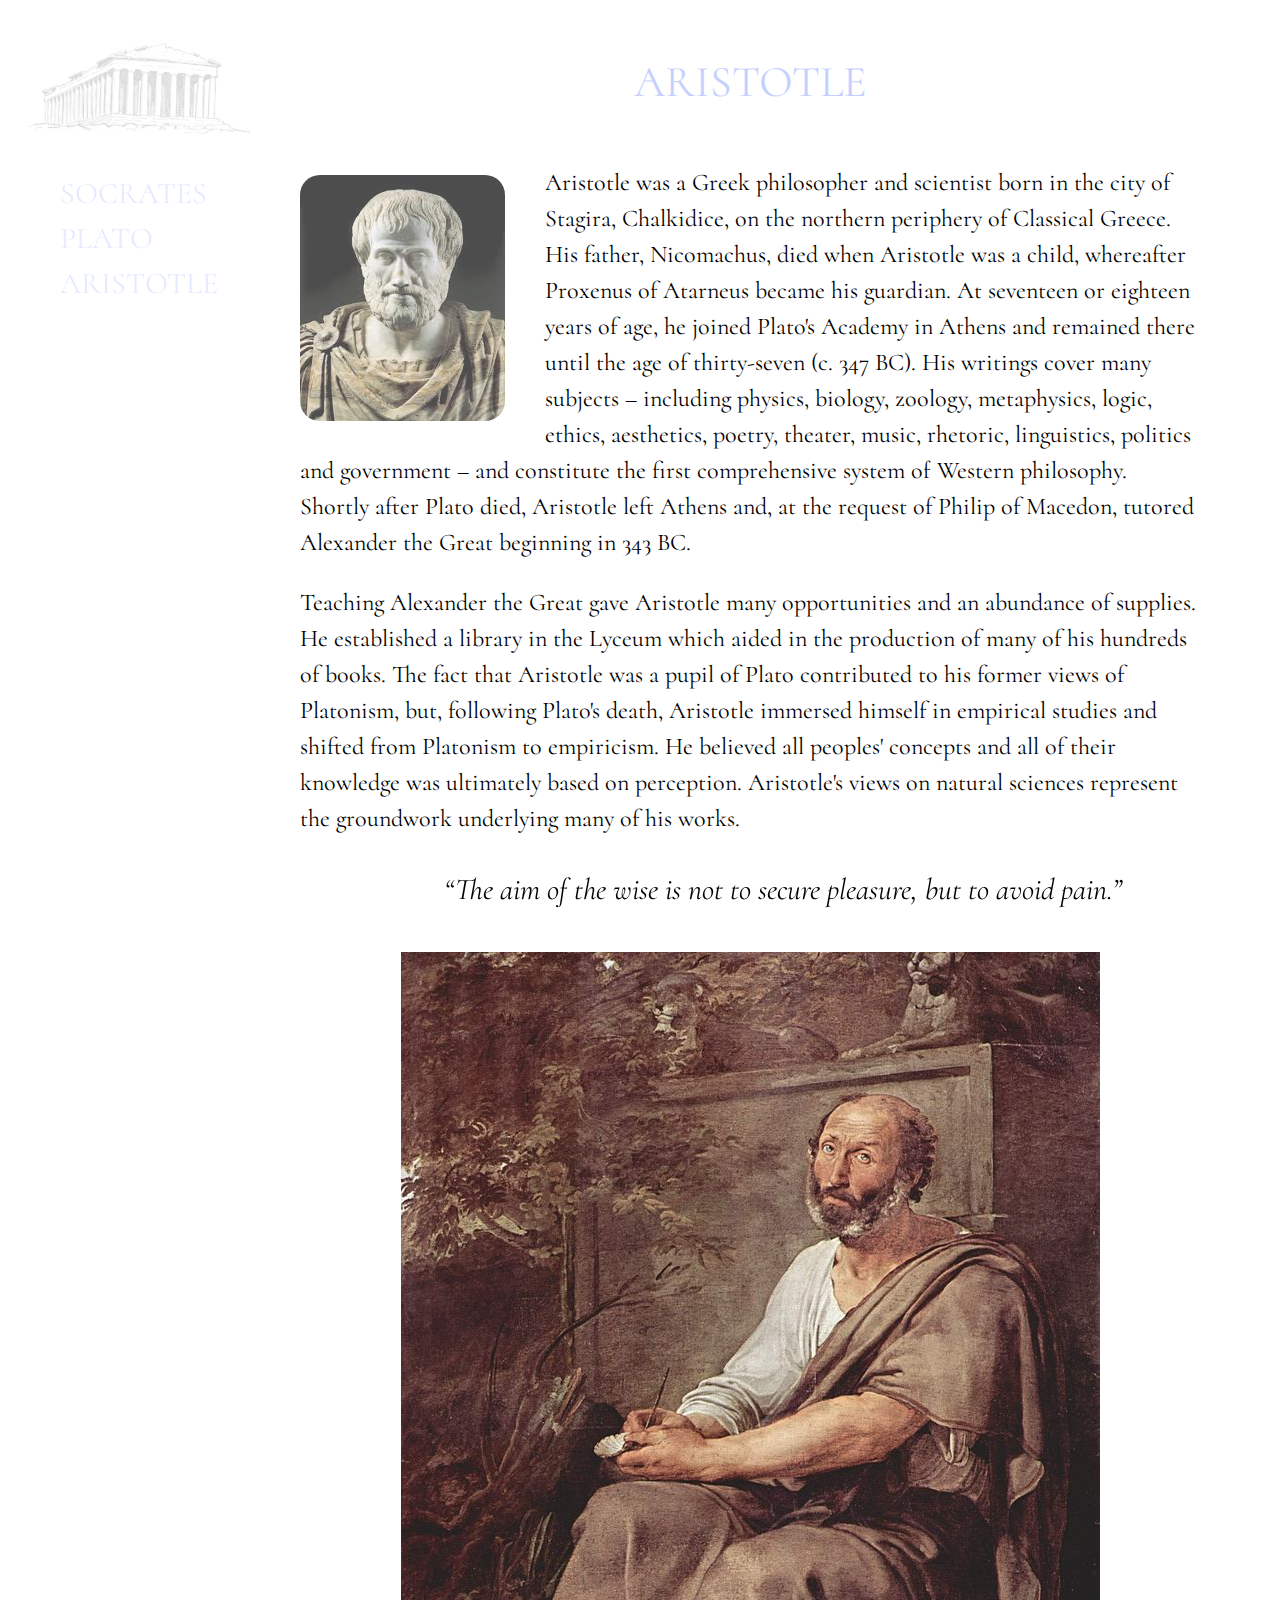
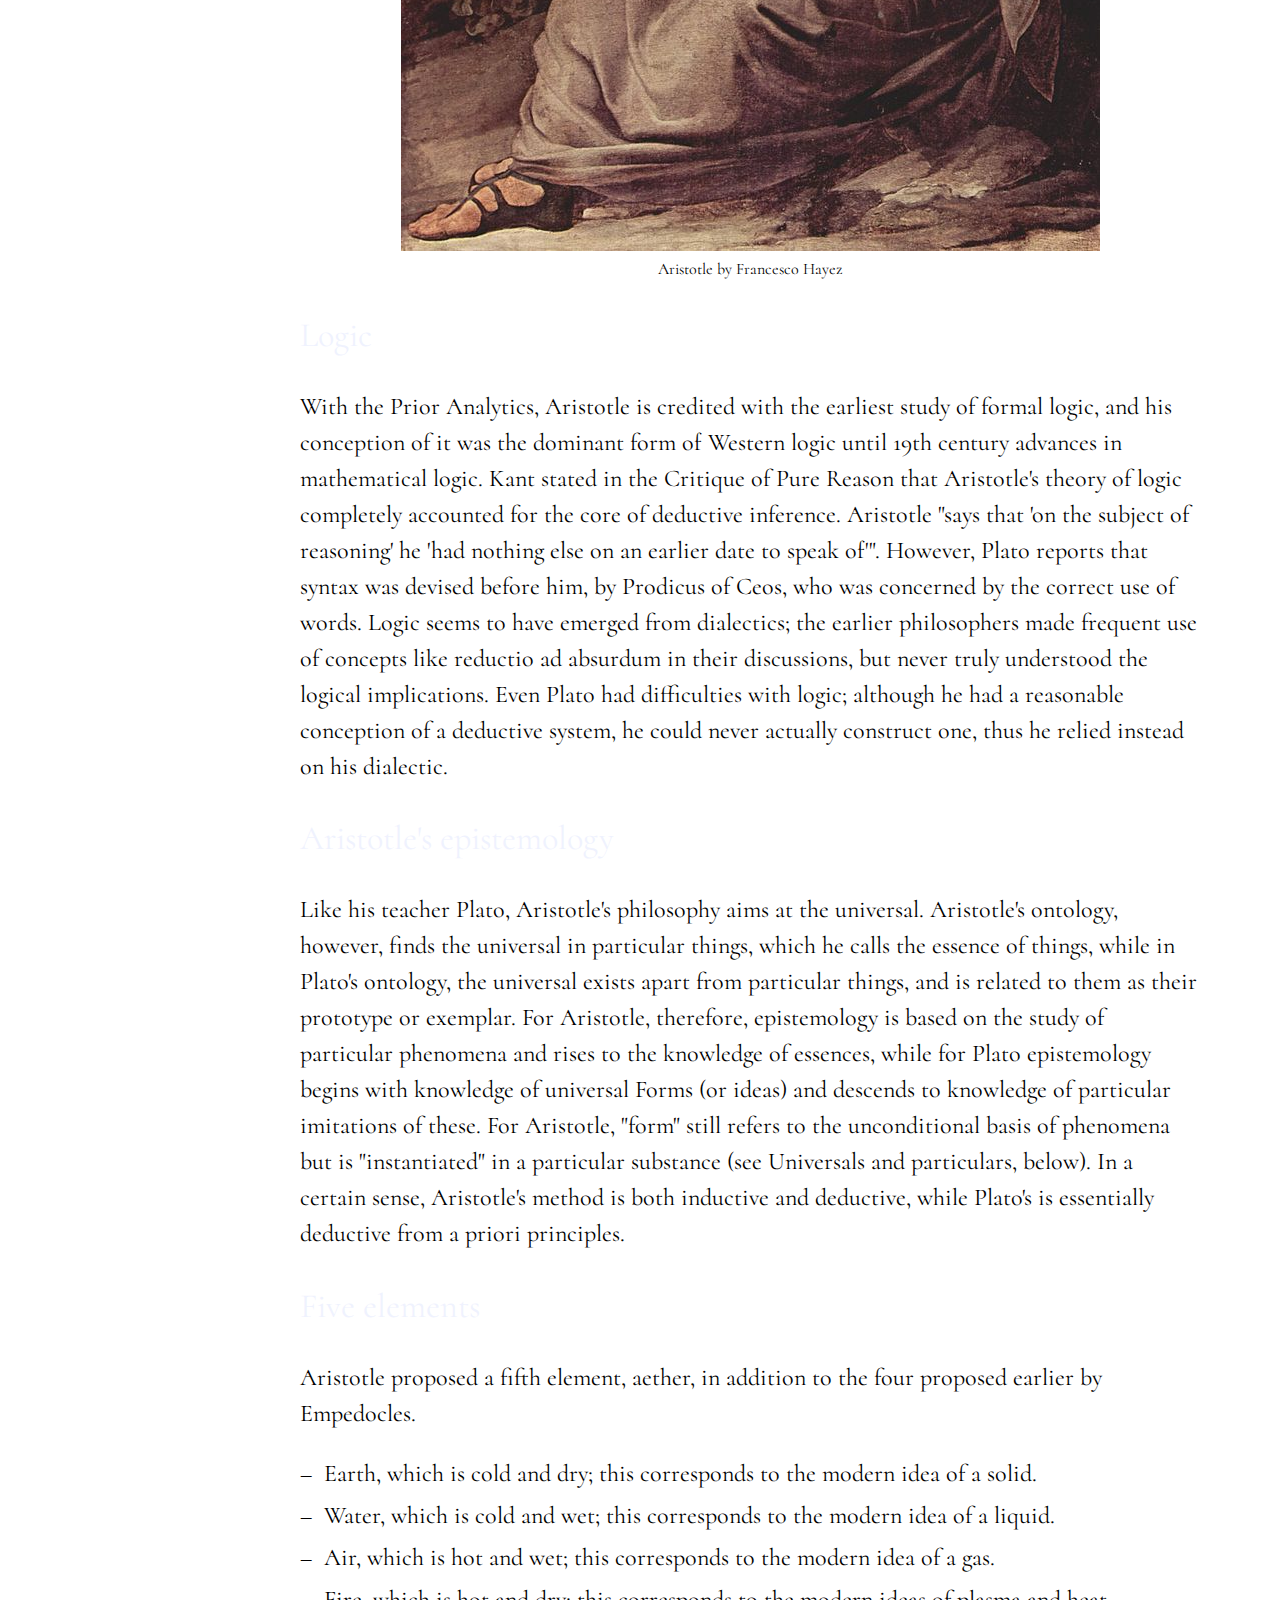
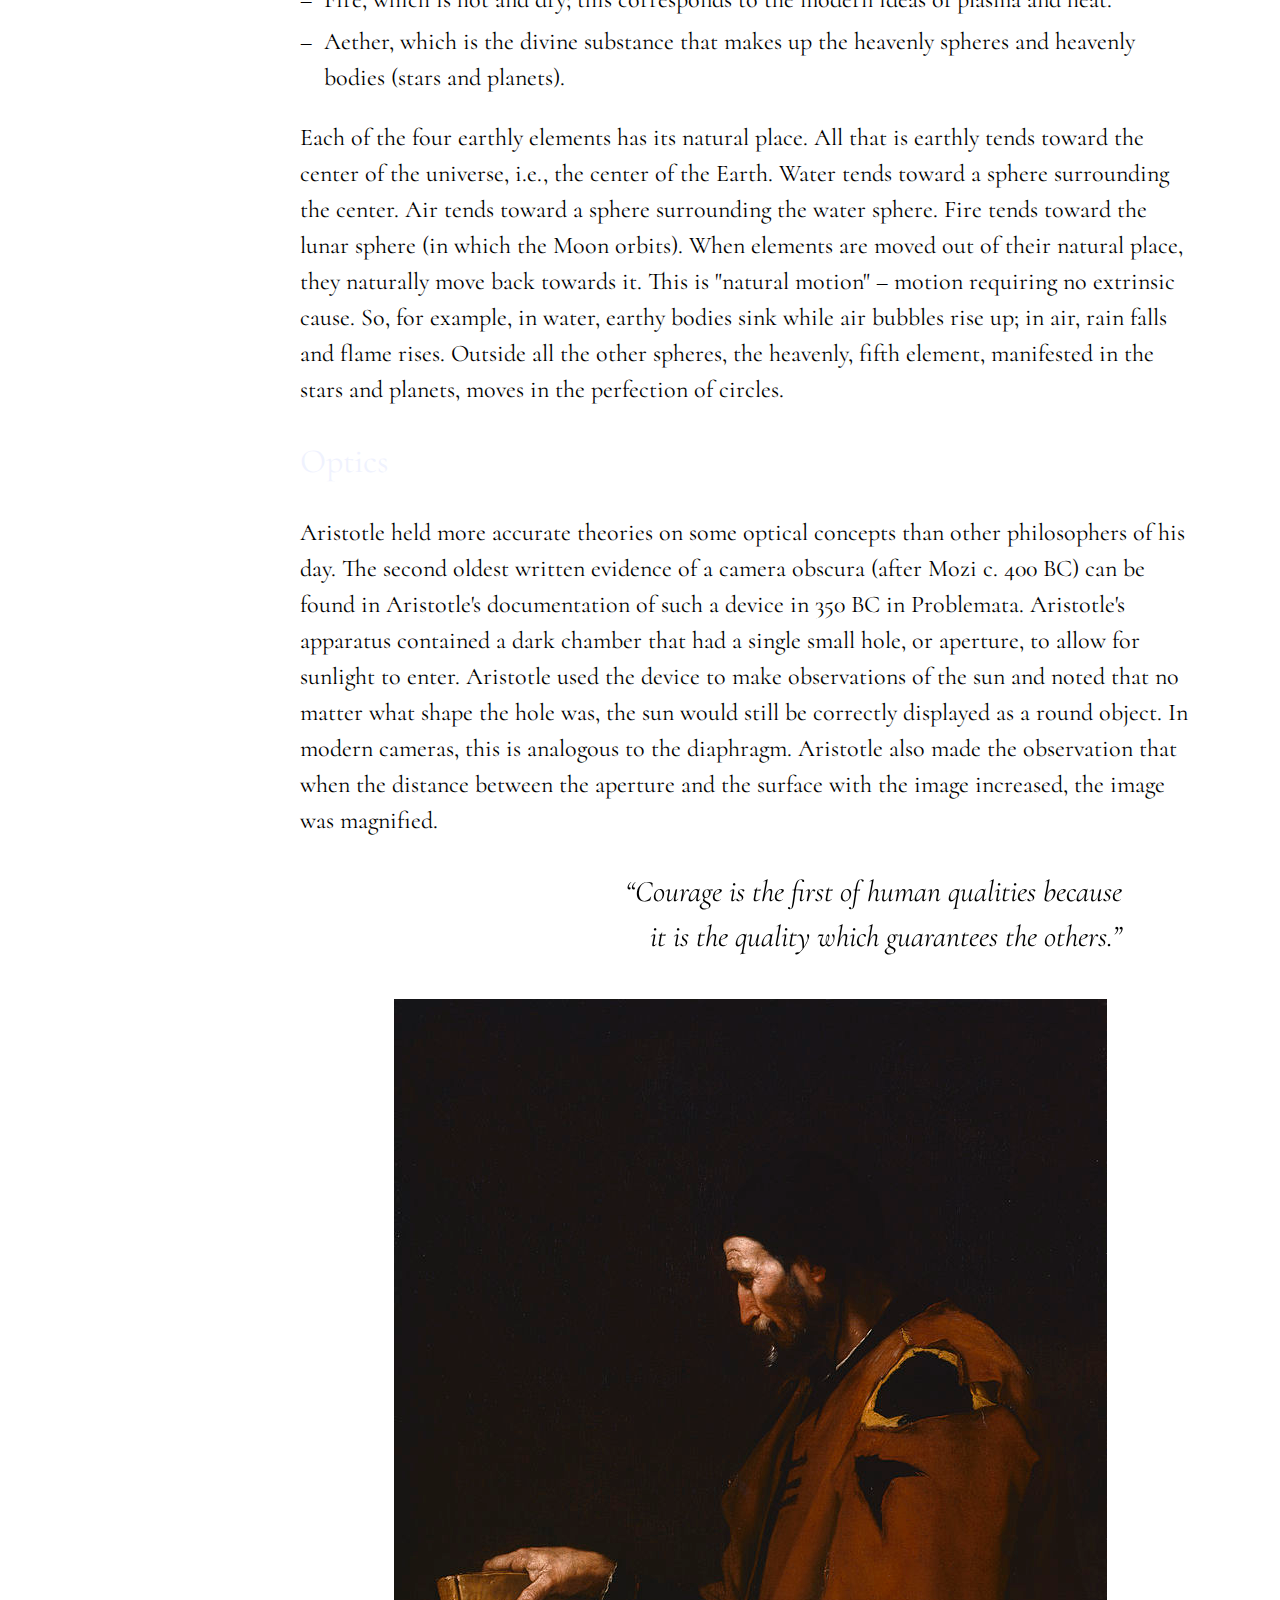
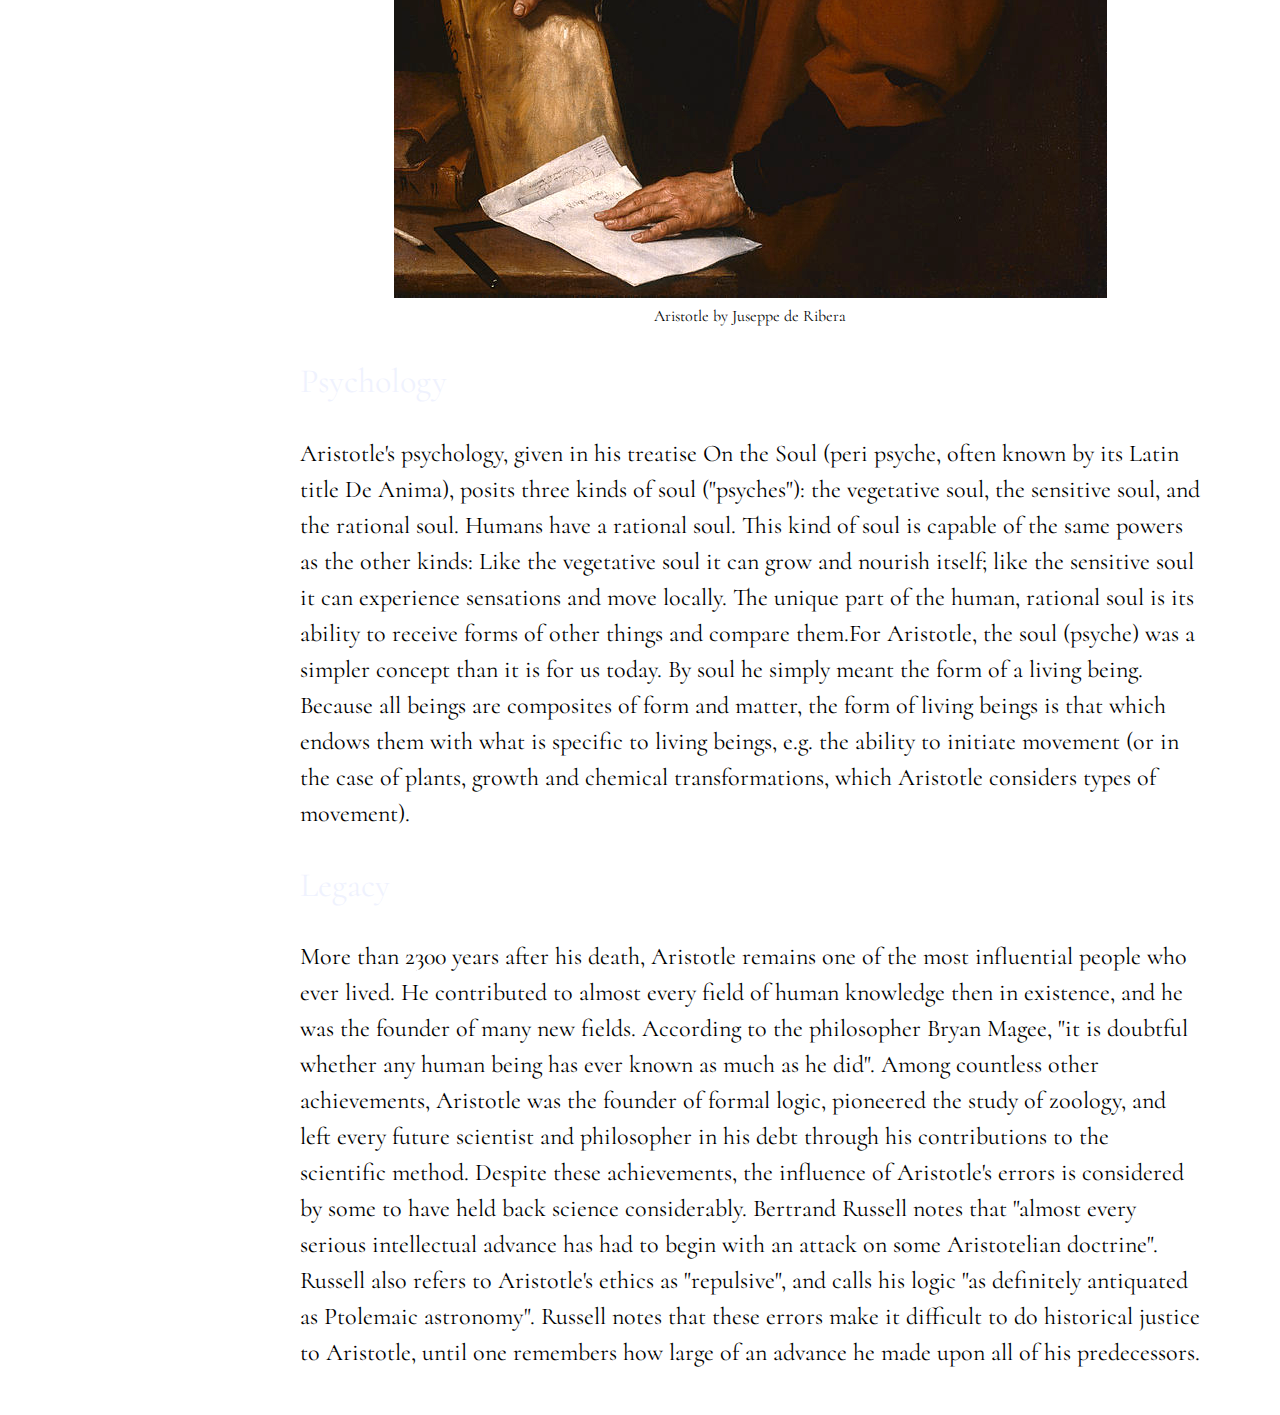
==== aristotle.html @ 0a057d8c "Add JQuery file with "hide().fadeIn" & "animate" functions" ====
<!DOCTYPE html>
<html>
    <head>
        <meta charset="utf-8">
        <title>Aristotle</title>
        <link rel="stylesheet" type="text/css" href="philosopher.css">
        <link href="https://fonts.googleapis.com/css?family=Cormorant" rel="stylesheet">
        <script src="https://ajax.googleapis.com/ajax/libs/jquery/3.1.1/jquery.min.js"></script>
        <script src="GRphilosophy.js"></script> 
    </head>
    <body>
        <div class="nav-bar">
            <div class="logo">
                <a href="GR-philosophy.html">
                    <img src="images.jpeg" alt="logo">
                </a>
            </div>
            <div class="menu-list">
                <ul>
                    <li><a href="socrates.html">SOCRATES</a></li>
                    <li><a href="plato.html">PLATO</a></li>
                    <li><a href="aristotle.html">ARISTOTLE</a></li>
                </ul>
            </div>
        </div>
        <div class="container">
            <h1>ARISTOTLE</h1>
                <img class="philosopher-img" src="Aristotle-black.jpeg" alt="Aristotle">
                <p>Aristotle was a Greek philosopher and scientist born in the city of Stagira, Chalkidice, on the northern periphery of Classical Greece. His father, Nicomachus, died when Aristotle was a child, whereafter Proxenus of Atarneus became his guardian. At seventeen or eighteen years of age, he joined Plato's Academy in Athens and remained there until the age of thirty-seven (c. 347 BC). His writings cover many subjects – including physics, biology, zoology, metaphysics, logic, ethics, aesthetics, poetry, theater, music, rhetoric, linguistics, politics and government – and constitute the first comprehensive system of Western philosophy. Shortly after Plato died, Aristotle left Athens and, at the request of Philip of Macedon, tutored Alexander the Great beginning in 343 BC.</p>
                <p>Teaching Alexander the Great gave Aristotle many opportunities and an abundance of supplies. He established a library in the Lyceum which aided in the production of many of his hundreds of books. The fact that Aristotle was a pupil of Plato contributed to his former views of Platonism, but, following Plato's death, Aristotle immersed himself in empirical studies and shifted from Platonism to empiricism. He believed all peoples' concepts and all of their knowledge was ultimately based on perception. Aristotle's views on natural sciences represent the groundwork underlying many of his works.</p>
                <p class="motto"><em>“The aim of the wise is not to secure pleasure, but to avoid pain.”</em></p>
                <figure>
                    <img src="699px-Francesco_Hayez_001.jpg" alt="Aristotle">
                    <figcaption>Aristotle by Francesco Hayez</figcaption>
                </figure>
                <h2>Logic</h2>
                <p>With the Prior Analytics, Aristotle is credited with the earliest study of formal logic, and his conception of it was the dominant form of Western logic until 19th century advances in mathematical logic. Kant stated in the Critique of Pure Reason that Aristotle's theory of logic completely accounted for the core of deductive inference. Aristotle "says that 'on the subject of reasoning' he 'had nothing else on an earlier date to speak of'". However, Plato reports that syntax was devised before him, by Prodicus of Ceos, who was concerned by the correct use of words. Logic seems to have emerged from dialectics; the earlier philosophers made frequent use of concepts like reductio ad absurdum in their discussions, but never truly understood the logical implications. Even Plato had difficulties with logic; although he had a reasonable conception of a deductive system, he could never actually construct one, thus he relied instead on his dialectic.</p>
                <h2>Aristotle's epistemology</h2>
                <p>Like his teacher Plato, Aristotle's philosophy aims at the universal. Aristotle's ontology, however, finds the universal in particular things, which he calls the essence of things, while in Plato's ontology, the universal exists apart from particular things, and is related to them as their prototype or exemplar. For Aristotle, therefore, epistemology is based on the study of particular phenomena and rises to the knowledge of essences, while for Plato epistemology begins with knowledge of universal Forms (or ideas) and descends to knowledge of particular imitations of these. For Aristotle, "form" still refers to the unconditional basis of phenomena but is "instantiated" in a particular substance (see Universals and particulars, below). In a certain sense, Aristotle's method is both inductive and deductive, while Plato's is essentially deductive from a priori principles.</p>
                <h2>Five elements</h2>
                <p>Aristotle proposed a fifth element, aether, in addition to the four proposed earlier by Empedocles.</p>
                <ul>
                    <li>Earth, which is cold and dry; this corresponds to the modern idea of a solid.</li>
                    <li>Water, which is cold and wet; this corresponds to the modern idea of a liquid.</li>
                    <li>Air, which is hot and wet; this corresponds to the modern idea of a gas.</li>
                    <li>Fire, which is hot and dry; this corresponds to the modern ideas of plasma and heat.</li>
                    <li>Aether, which is the divine substance that makes up the heavenly spheres and heavenly bodies (stars and planets).</li>
                </ul>
                <p>Each of the four earthly elements has its natural place. All that is earthly tends toward the center of the universe, i.e., the center of the Earth. Water tends toward a sphere surrounding the center. Air tends toward a sphere surrounding the water sphere. Fire tends toward the lunar sphere (in which the Moon orbits). When elements are moved out of their natural place, they naturally move back towards it. This is "natural motion" – motion requiring no extrinsic cause. So, for example, in water, earthy bodies sink while air bubbles rise up; in air, rain falls and flame rises. Outside all the other spheres, the heavenly, fifth element, manifested in the stars and planets, moves in the perfection of circles.</p>
                <h2>Optics</h2>
                <p>Aristotle held more accurate theories on some optical concepts than other philosophers of his day. The second oldest written evidence of a camera obscura (after Mozi c. 400 BC) can be found in Aristotle's documentation of such a device in 350 BC in Problemata. Aristotle's apparatus contained a dark chamber that had a single small hole, or aperture, to allow for sunlight to enter. Aristotle used the device to make observations of the sun and noted that no matter what shape the hole was, the sun would still be correctly displayed as a round object. In modern cameras, this is analogous to the diaphragm. Aristotle also made the observation that when the distance between the aperture and the surface with the image increased, the image was magnified.</p>
                <p class="motto"><em>“Courage is the first of human qualities because <br>it is the quality which guarantees the others.”</em></p>
                <figure>
                    <img src="Aristotle_by_Jusepe_de_Ribera.jpg" alt="Aristotle">
                    <figcaption>Aristotle by Juseppe de Ribera</figcaption>
                </figure>
                <h2>Psychology</h2>
                <p>Aristotle's psychology, given in his treatise On the Soul (peri psyche, often known by its Latin title De Anima), posits three kinds of soul ("psyches"): the vegetative soul, the sensitive soul, and the rational soul. Humans have a rational soul. This kind of soul is capable of the same powers as the other kinds: Like the vegetative soul it can grow and nourish itself; like the sensitive soul it can experience sensations and move locally. The unique part of the human, rational soul is its ability to receive forms of other things and compare them.For Aristotle, the soul (psyche) was a simpler concept than it is for us today. By soul he simply meant the form of a living being. Because all beings are composites of form and matter, the form of living beings is that which endows them with what is specific to living beings, e.g. the ability to initiate movement (or in the case of plants, growth and chemical transformations, which Aristotle considers types of movement).</p>
                <h2>Legacy</h2>
                <p>More than 2300 years after his death, Aristotle remains one of the most influential people who ever lived. He contributed to almost every field of human knowledge then in existence, and he was the founder of many new fields. According to the philosopher Bryan Magee, "it is doubtful whether any human being has ever known as much as he did". Among countless other achievements, Aristotle was the founder of formal logic, pioneered the study of zoology, and left every future scientist and philosopher in his debt through his contributions to the scientific method. Despite these achievements, the influence of Aristotle's errors is considered by some to have held back science considerably. Bertrand Russell notes that "almost every serious intellectual advance has had to begin with an attack on some Aristotelian doctrine". Russell also refers to Aristotle's ethics as "repulsive", and calls his logic "as definitely antiquated as Ptolemaic astronomy". Russell notes that these errors make it difficult to do historical justice to Aristotle, until one remembers how large of an advance he made upon all of his predecessors.</p>
	</div>
    </body>

</html>
---- philosopher.css ----
body {
    max-width: 1400px;
    margin:auto;
    padding: 20px;
    font-family: 'Cormorant', serif;
}

.nav-bar {
    position: fixed;
    width:240px;
    margin-top: 10px;
}

.menu-list ul {
    list-style: none;
    
}

.menu-list a {
    text-decoration: none;
    font-size: 30px;
    color:#5071fc;
    line-height: 1.5;
/*    display: none;*/
}

.container{
    margin: 0px 60px 0px 280px;
    font-size: 24px;
    line-height: 1.5;
}

.container h1 {
    margin-bottom: 50px;
    text-align: center;
    font-size: 44px;
    color:#5071fc;
    font-weight: normal;
/*    display: none;*/
}

.container ul {
    list-style: none;
    padding-left: 24px;
}
.container ul li {
    text-indent: -24px;
    margin-bottom: 6px;
}
.container ul li::before {
    content: "– ";
    padding-right: 6px;
   /* text-indent: -18px;*/
}

.philosopher-img {
    float: left;
    margin: 10px 40px 30px 0px;
    border-radius: 20px;
}

.motto {
    font-size: 30px;
    text-align: right;
    font-weight: normal;
    position: relative;
}

h2 {
    color: #5071fc;
    font-size: 34px;
    font-weight: normal;
/*    display: none;*/
}

figure figcaption {
    text-align: center;
    margin-top: 6px;
    font-size: 16px;
}

figure img {
    display: block;
    margin: 40px auto 0px auto;
    max-width: 100%;
}

.container .active {
    color:#5071fc;
    font-family: 'Cormorant', serif;
    text-decoration: none;
    font-size: 24px;
}

/*
@media (max-width:1100px) {
    figure img {
        max-width: 100%;
    }
}
*/

@media (max-width:850px) {
    .container h1 {
        font-size: 36px; 
    }
    
    .nav-bar {
        position: static;
        float: left;
    }
    
    .container {
        margin-left: 0;
        font-size: 24px;
    }
    
    /*figure img {
        width: 150%;
        margin:0px;
        padding: 0px;
    }*/
    
    h2 {
        font-size: 28px;
    }
    .menu-list a {
        font-size: 28px;
    }
    .container {
        font-size: 22px;
    }
    figure figcaption {
        font-size: 12px;
    }
    
}

@media (max-width: 600px) {
    .nav-bar {
        float: none;
        margin: auto;
    }
    
    /*.container {
        margin-left: 0;
        font-size: 24px;
    }*/
    
    .container h1 {
        font-size: 30px;
        font-weight: 700;
    }
    
    .container h2 {
        font-size: 22px;
    }
    
    .motto {
        font-size: 22px;
    }

    .nav-bar img {
        /*width: 70%;*/
        margin-left: 20px;
    }
    
    .container {
        font-size: 18px;
        margin-right: 0px;
    }
    
    .container .active {
        font-size: 22px;
    }
}

@media (max-width: 400px) {
    .philosopher-img {
        width: 50%;
    }
    
    /*.nav-bar {
        margin:auto; 
    }*/
    
    .nav-bar img {
        width: 70%;
        margin-left: 20px;
    }
    
    .menu-list a {
        font-size: 24px;
    }
    
    /*figure img {
        width: 100%;
        margin:0px;
    }*/
    
}

@media (max-width: 300px) {
    .philosopher-img {
        width: 50%;
    }
}
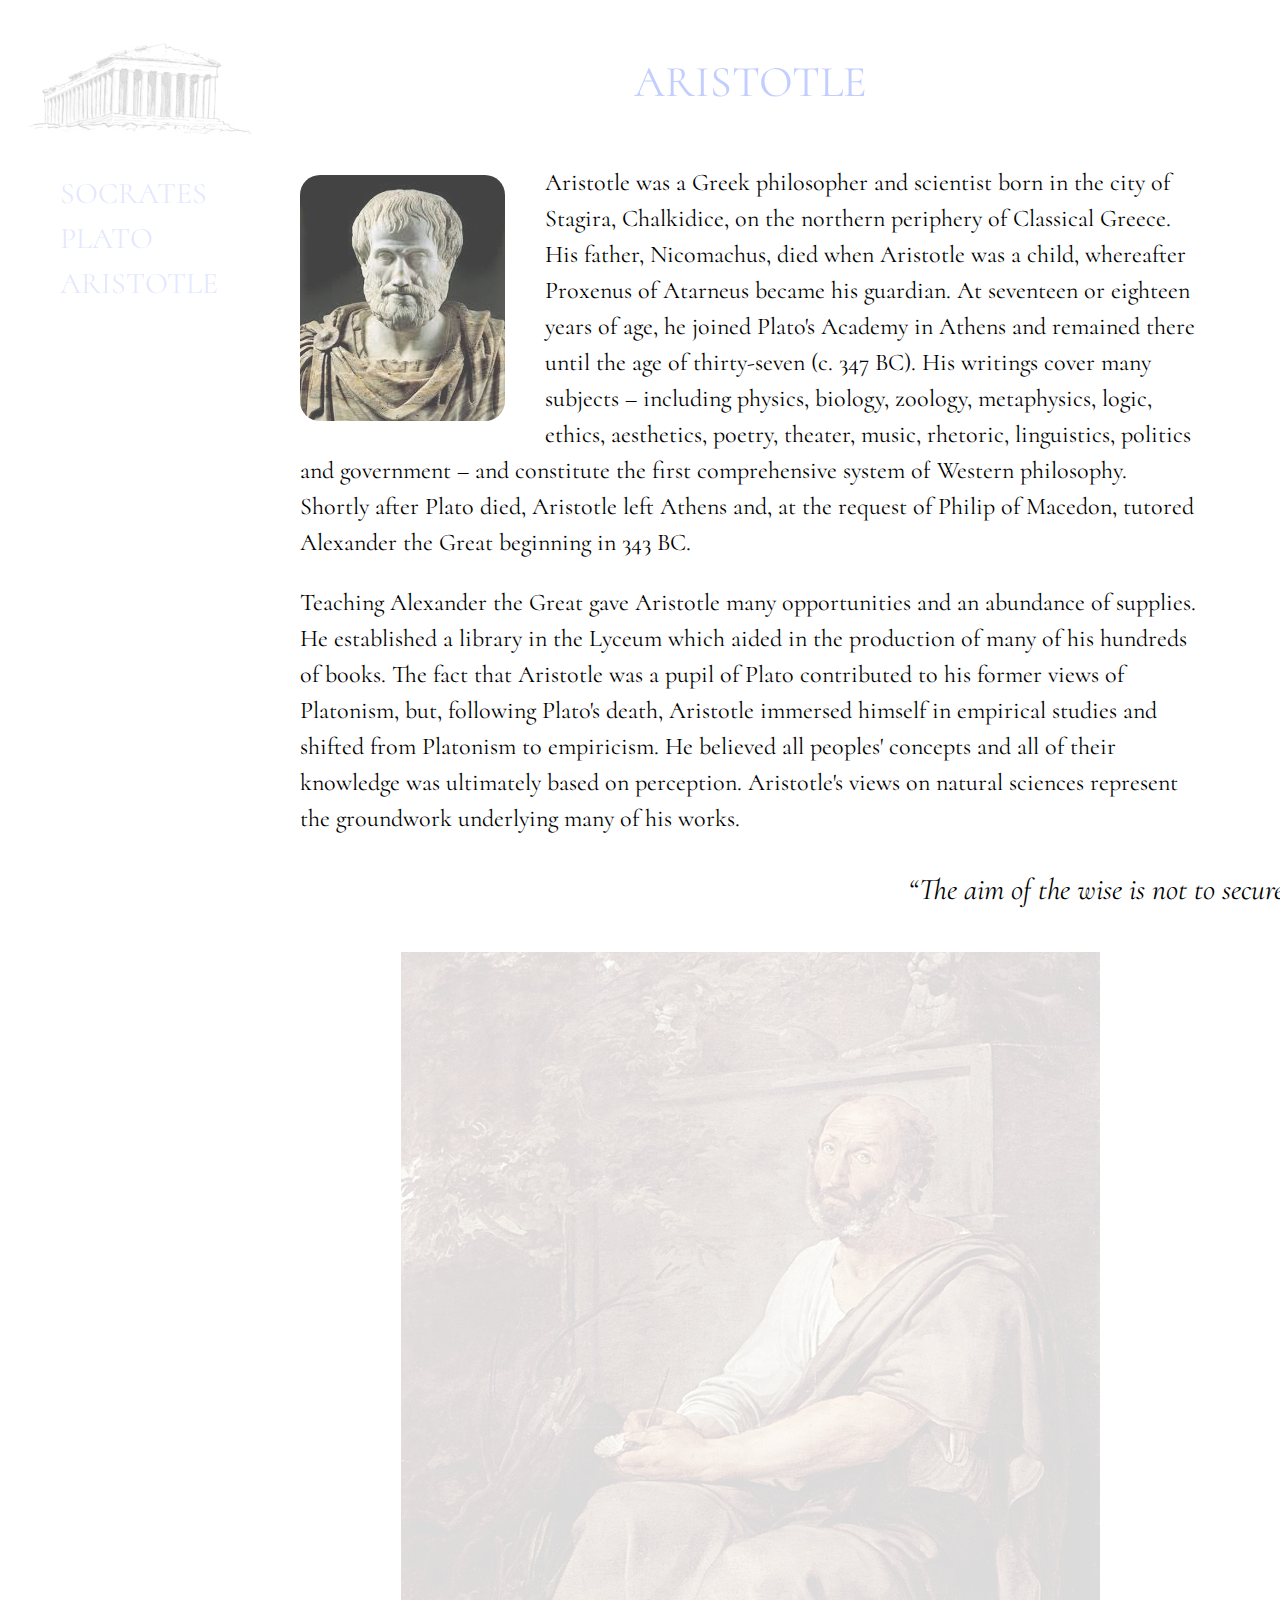
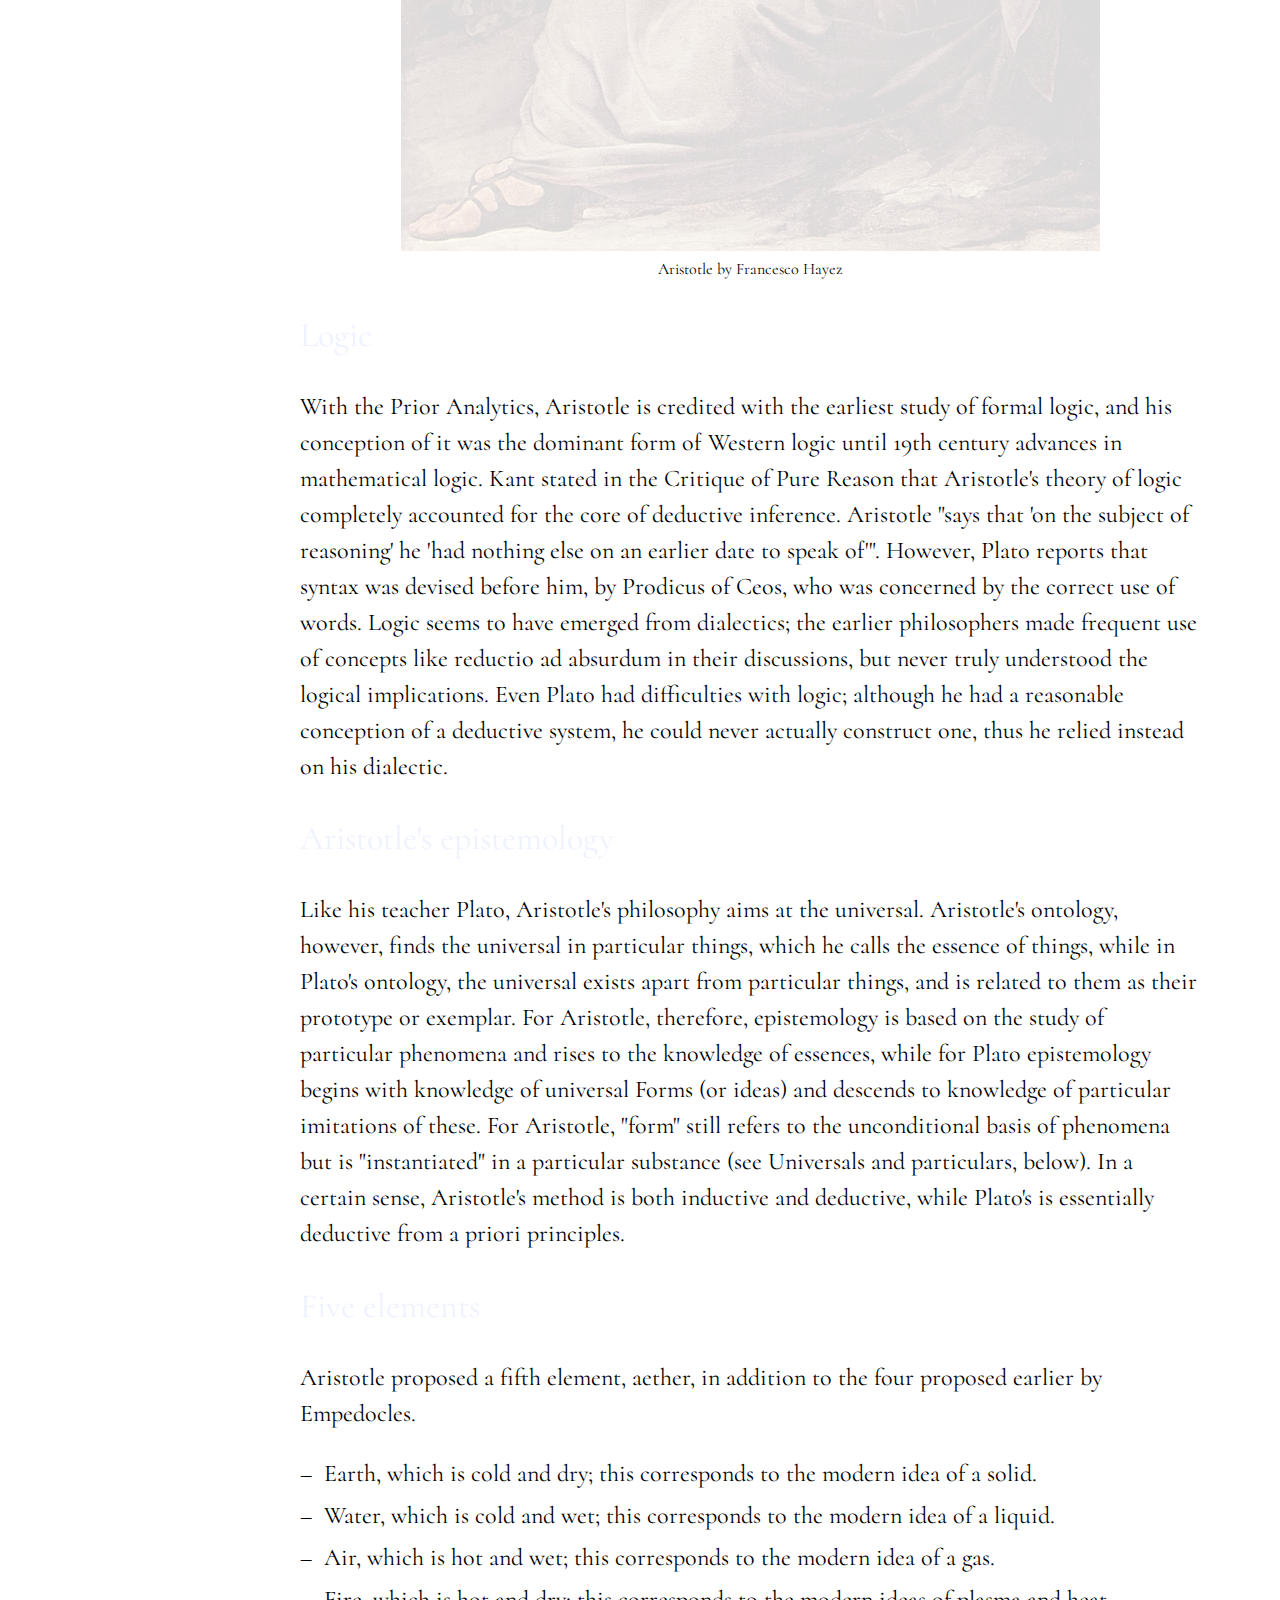
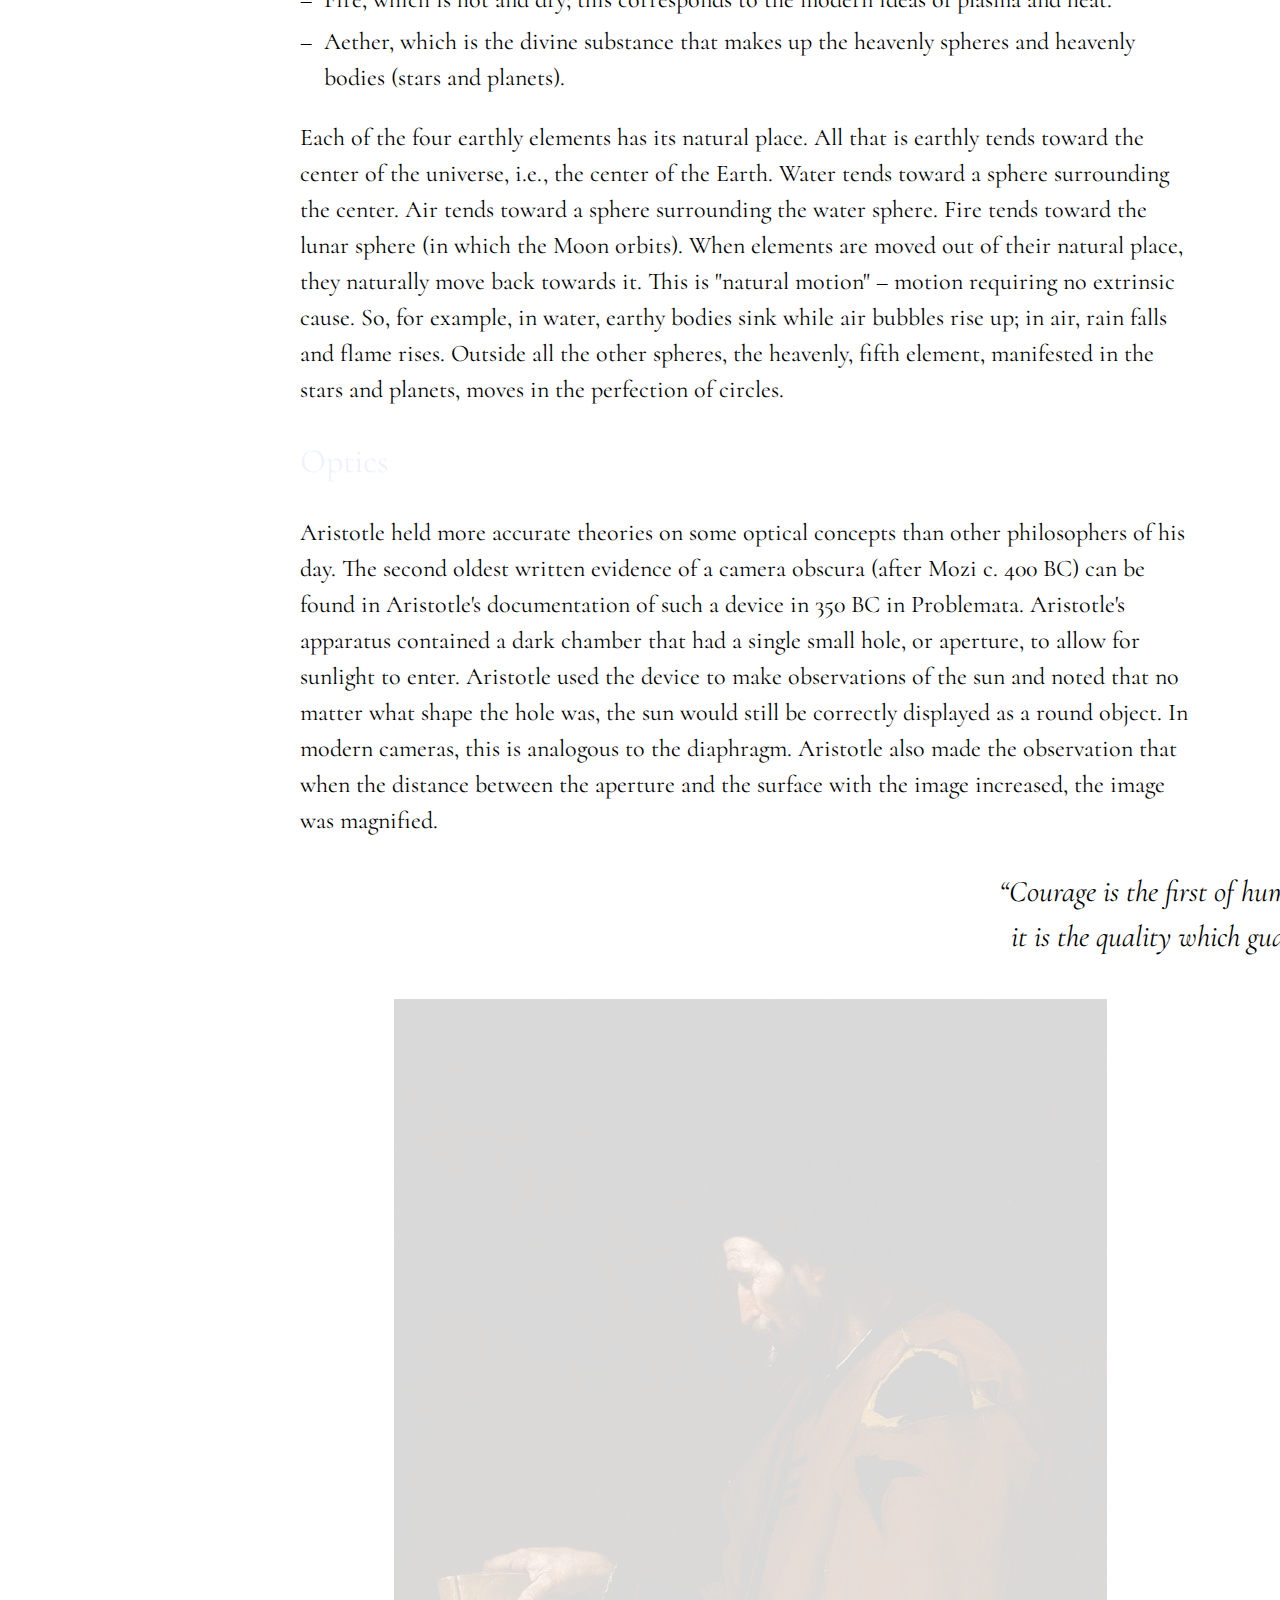
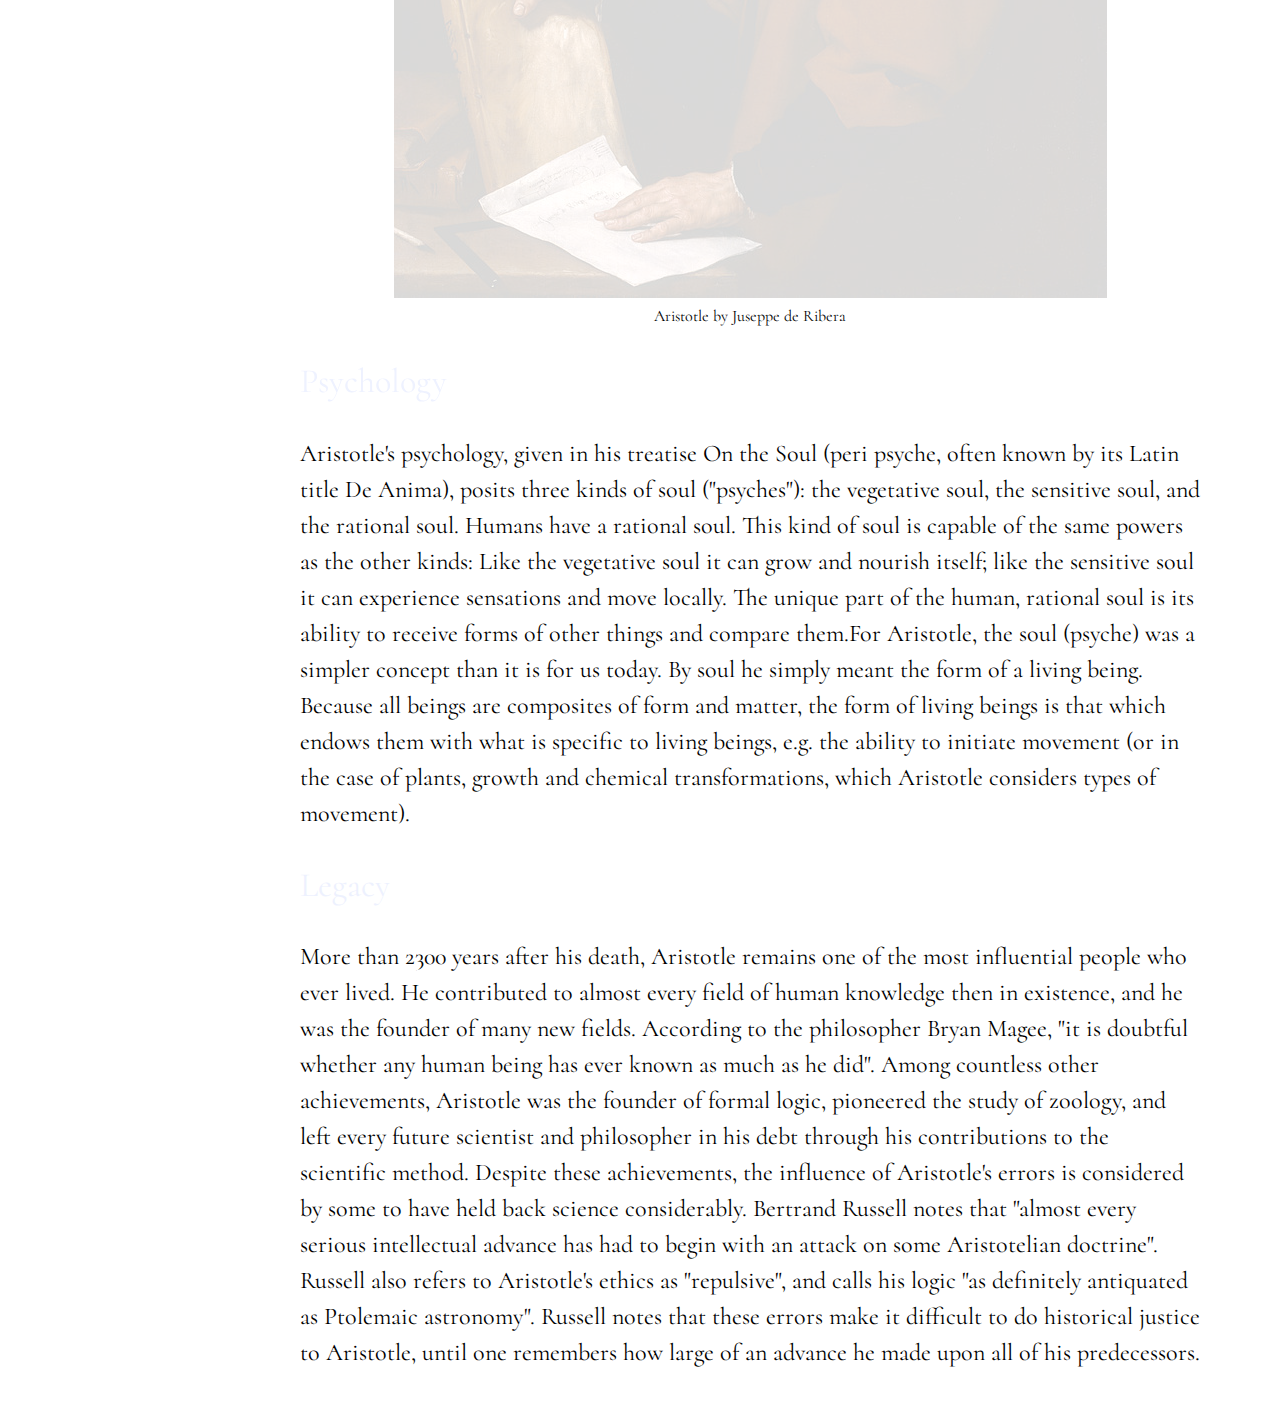
==== commit 80ef1f77: "add Lightbox + larger versions of used photos and change JS "animate"" ====
--- a/aristotle.html
+++ b/aristotle.html
@@ -5,6 +5,8 @@
         <title>Aristotle</title>
         <link rel="stylesheet" type="text/css" href="philosopher.css">
         <link href="https://fonts.googleapis.com/css?family=Cormorant" rel="stylesheet">
+        <link href="path/to/lightbox.css" rel="stylesheet">
+        <script src="path/to/lightbox.js"></script>
         <script src="https://ajax.googleapis.com/ajax/libs/jquery/3.1.1/jquery.min.js"></script>
         <script src="GRphilosophy.js"></script> 
     </head>
@@ -30,7 +32,7 @@
                 <p>Teaching Alexander the Great gave Aristotle many opportunities and an abundance of supplies. He established a library in the Lyceum which aided in the production of many of his hundreds of books. The fact that Aristotle was a pupil of Plato contributed to his former views of Platonism, but, following Plato's death, Aristotle immersed himself in empirical studies and shifted from Platonism to empiricism. He believed all peoples' concepts and all of their knowledge was ultimately based on perception. Aristotle's views on natural sciences represent the groundwork underlying many of his works.</p>
                 <p class="motto"><em>“The aim of the wise is not to secure pleasure, but to avoid pain.”</em></p>
                 <figure>
-                    <img src="699px-Francesco_Hayez_001.jpg" alt="Aristotle">
+                    <a data-lightbox="img1" href="Large_Francesco_Hayez_001.jpg"><img src="699px-Francesco_Hayez_001.jpg" alt="Aristotle"></a>
                     <figcaption>Aristotle by Francesco Hayez</figcaption>
                 </figure>
                 <h2>Logic</h2>
@@ -51,7 +53,7 @@
                 <p>Aristotle held more accurate theories on some optical concepts than other philosophers of his day. The second oldest written evidence of a camera obscura (after Mozi c. 400 BC) can be found in Aristotle's documentation of such a device in 350 BC in Problemata. Aristotle's apparatus contained a dark chamber that had a single small hole, or aperture, to allow for sunlight to enter. Aristotle used the device to make observations of the sun and noted that no matter what shape the hole was, the sun would still be correctly displayed as a round object. In modern cameras, this is analogous to the diaphragm. Aristotle also made the observation that when the distance between the aperture and the surface with the image increased, the image was magnified.</p>
                 <p class="motto"><em>“Courage is the first of human qualities because <br>it is the quality which guarantees the others.”</em></p>
                 <figure>
-                    <img src="Aristotle_by_Jusepe_de_Ribera.jpg" alt="Aristotle">
+                    <a data-lightbox="img1" href="Large_Aristotle_by_Jusepe_de_Ribera.jpg"><img src="Aristotle_by_Jusepe_de_Ribera.jpg" alt="Aristotle"></a>
                     <figcaption>Aristotle by Juseppe de Ribera</figcaption>
                 </figure>
                 <h2>Psychology</h2>
--- a/philosopher.css
+++ b/philosopher.css
@@ -61,7 +61,7 @@
 
 .motto {
     font-size: 30px;
-    text-align: right;
+    text-align: center;
     font-weight: normal;
     position: relative;
 }
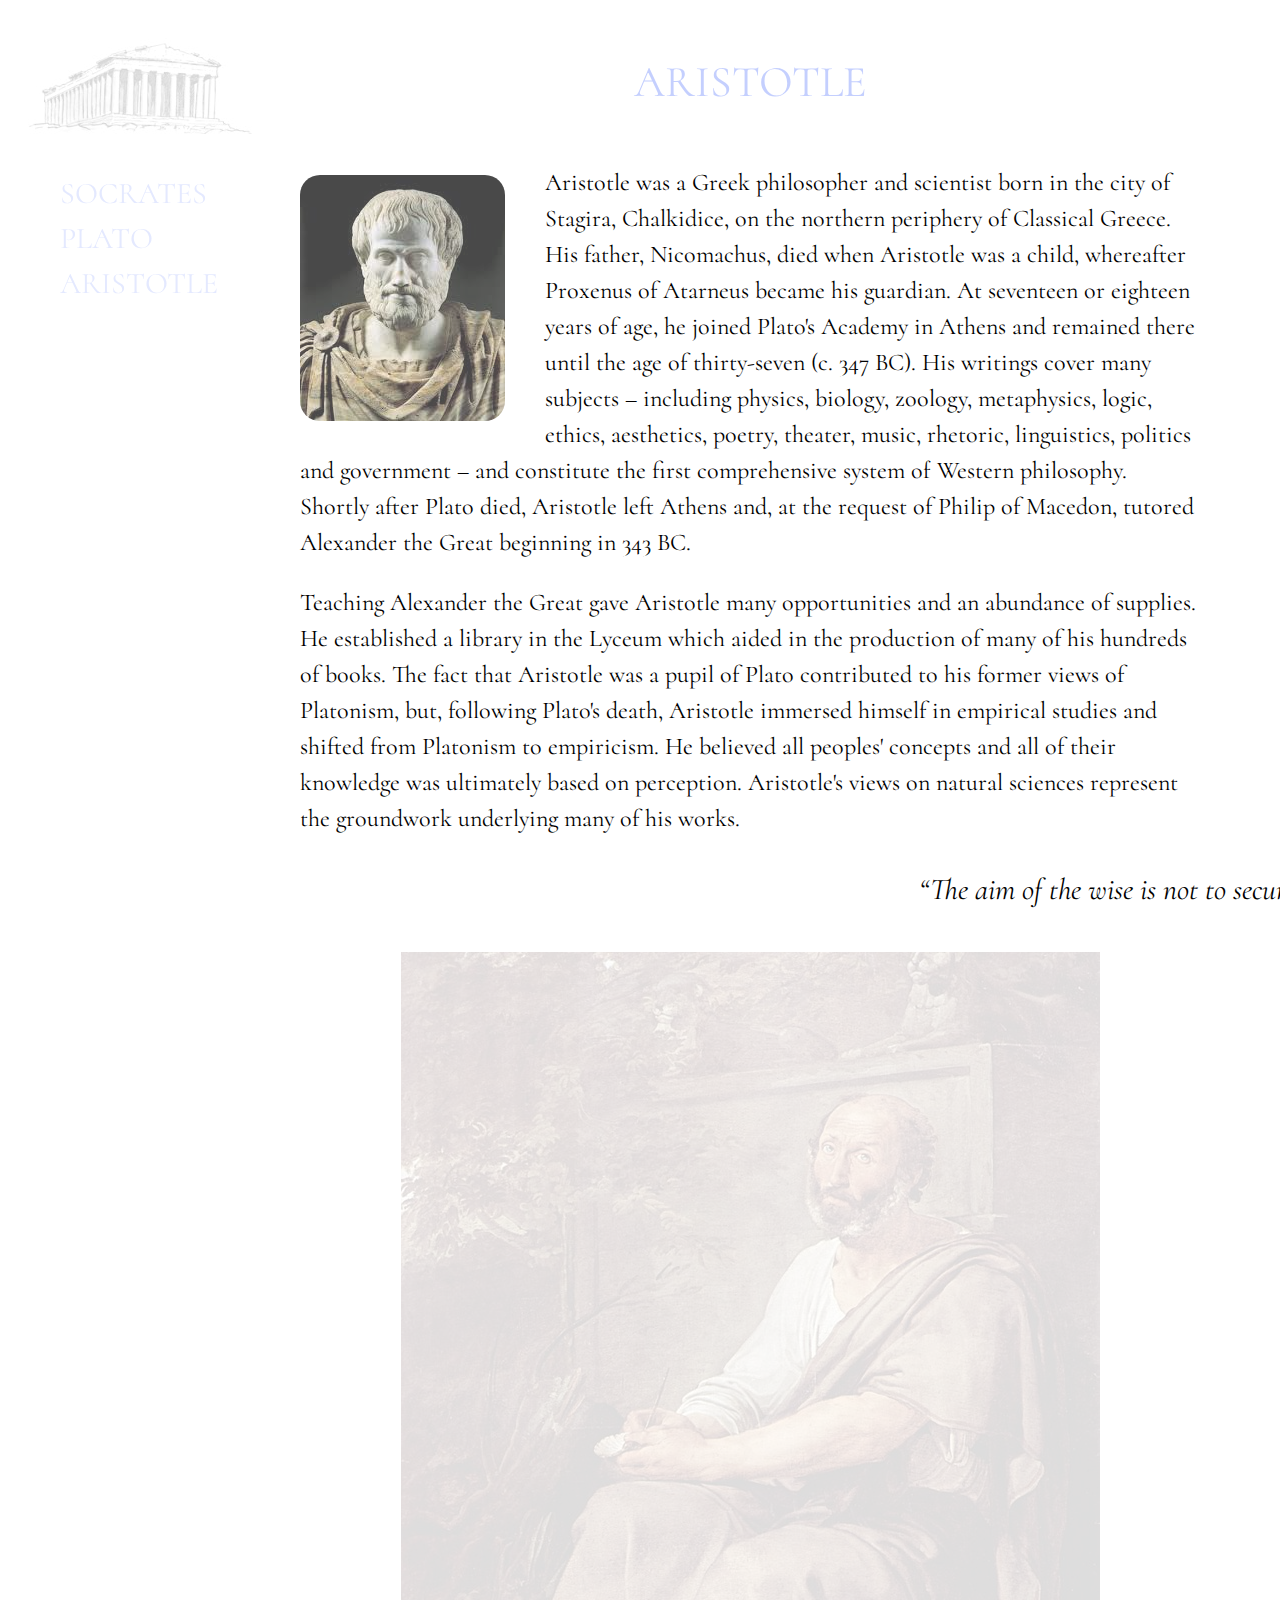
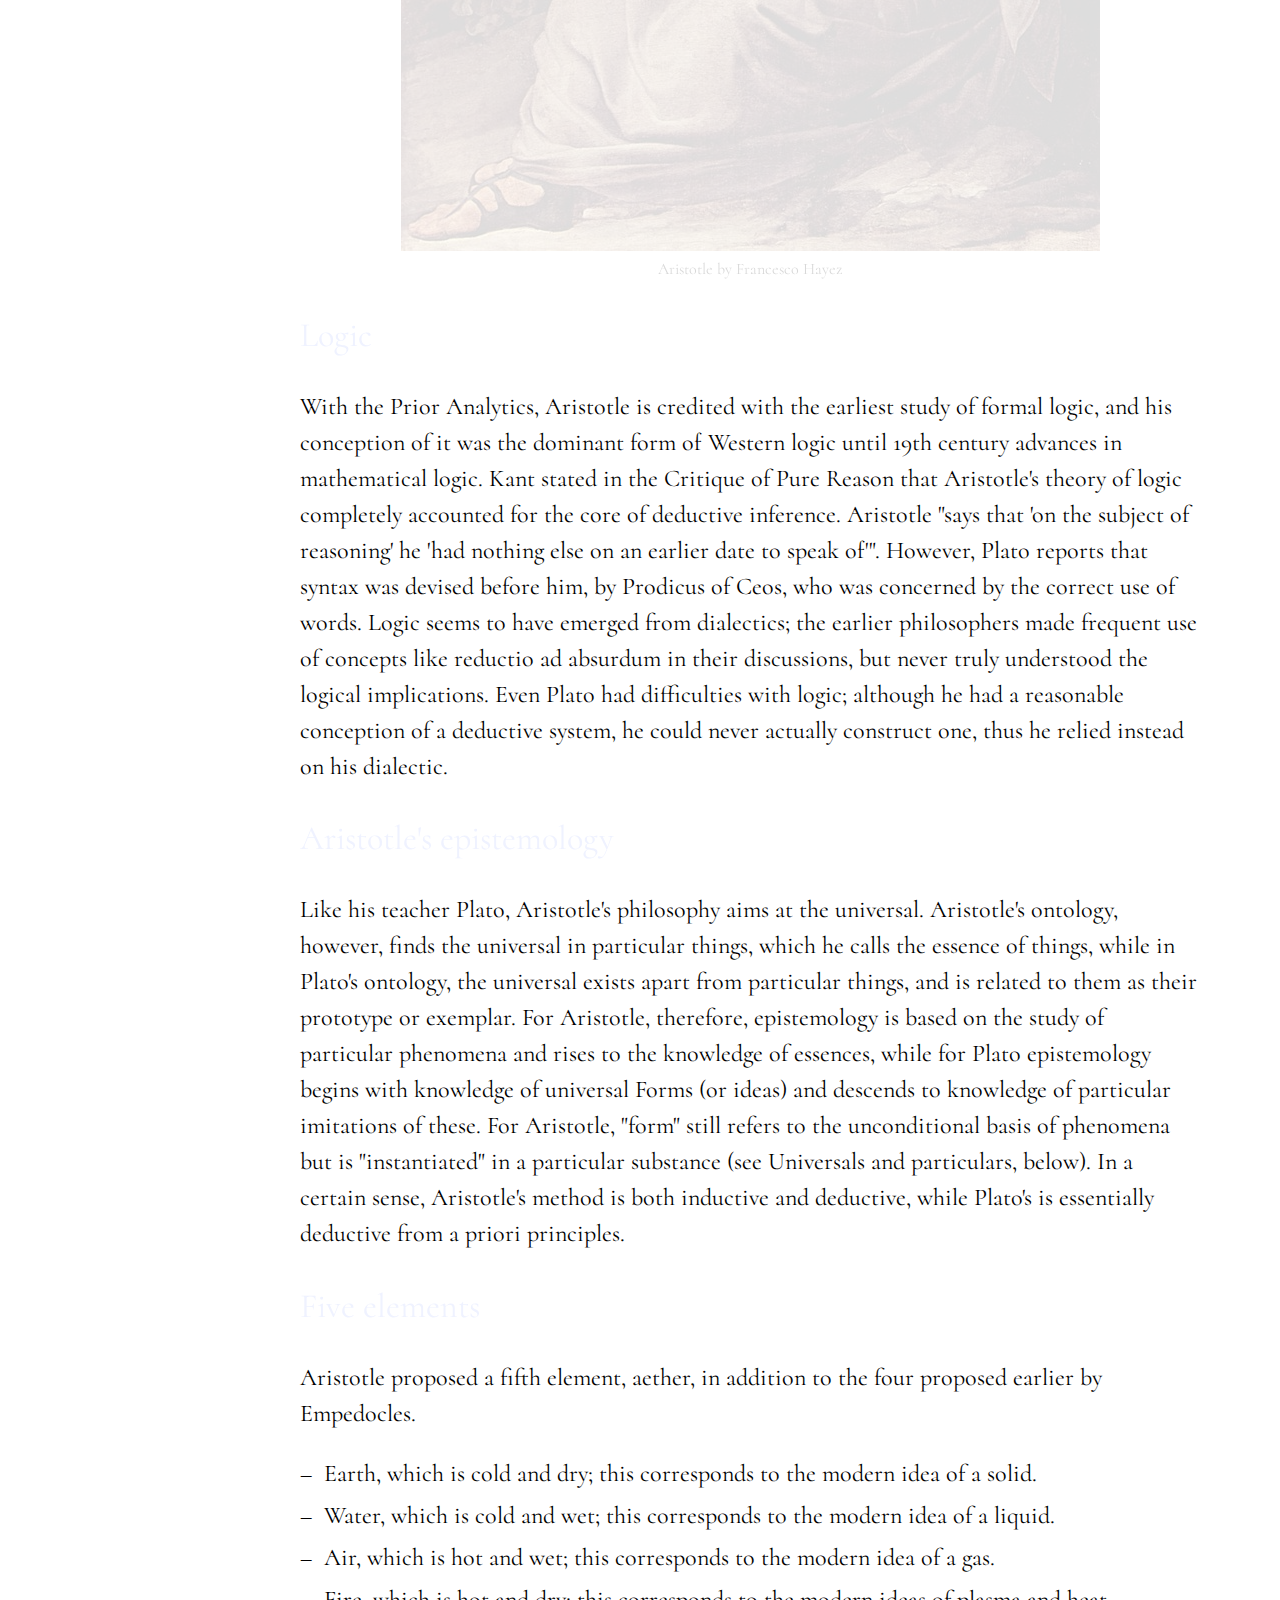
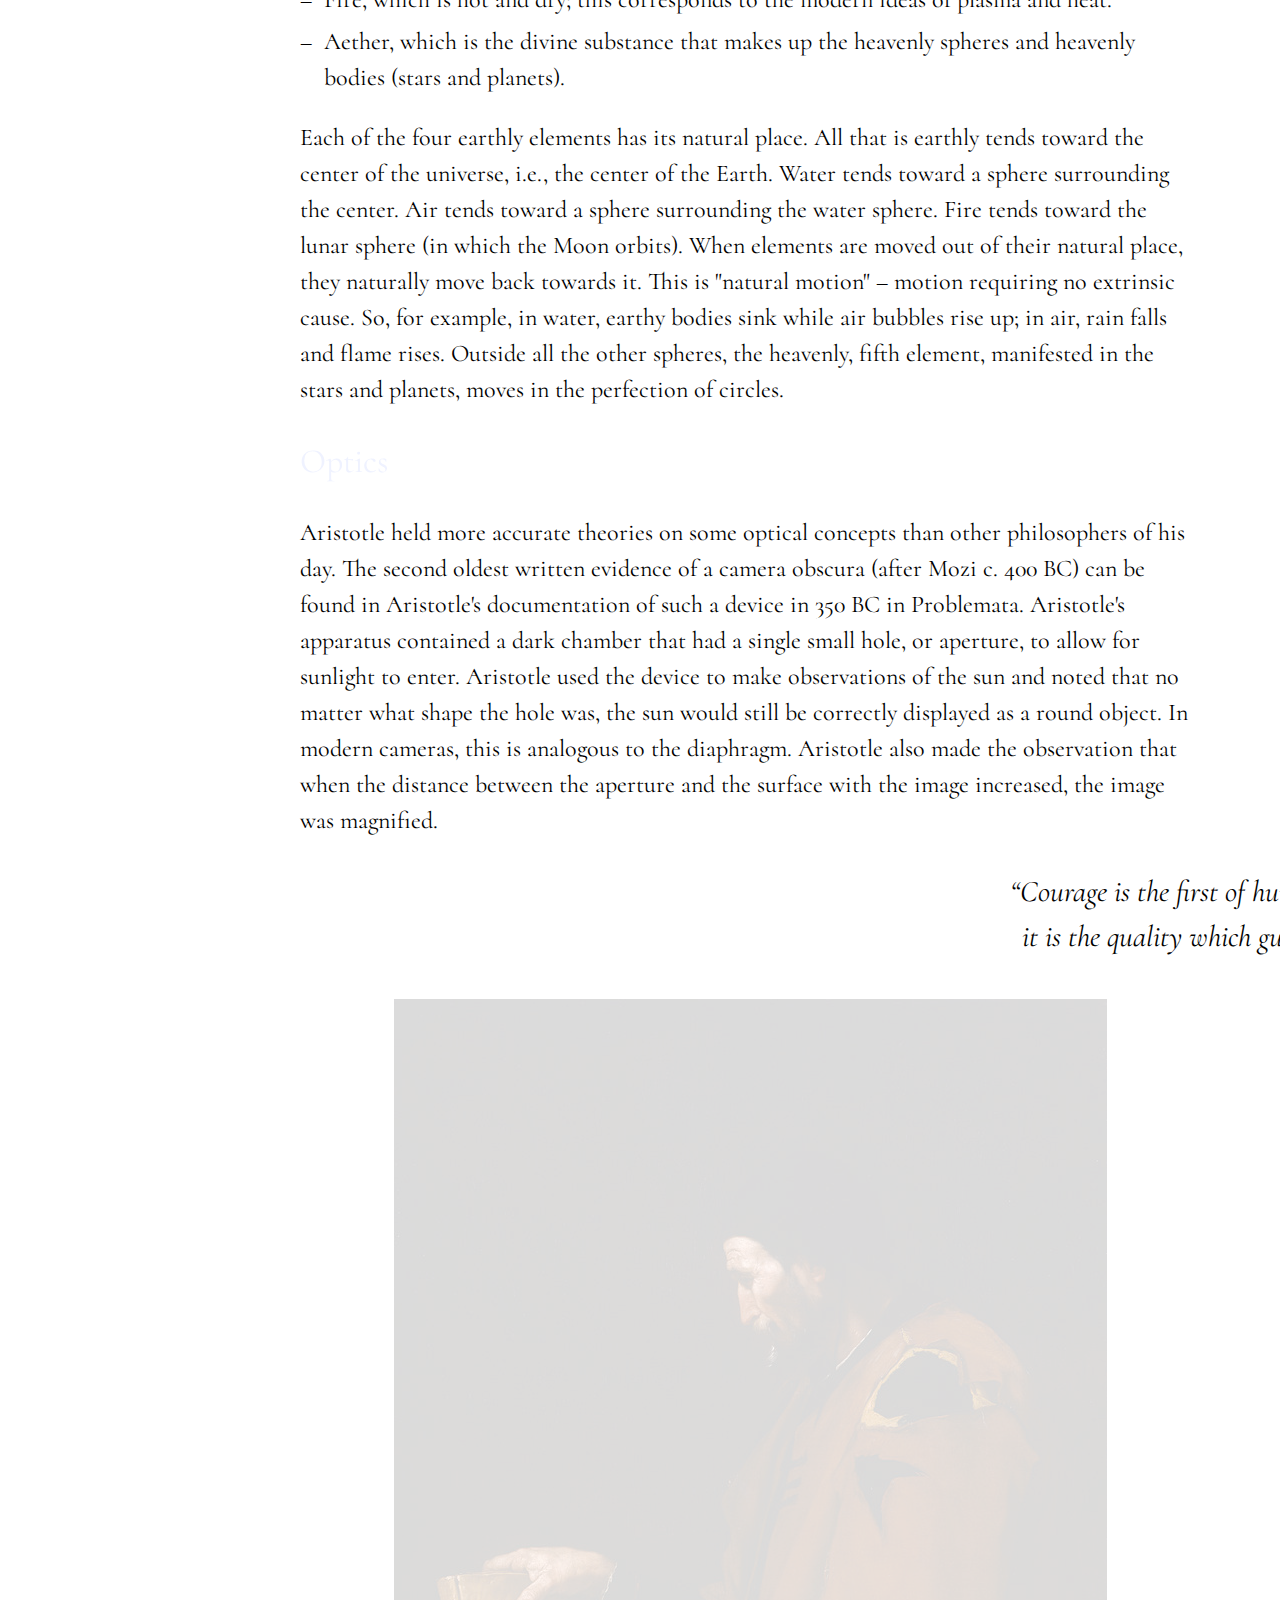
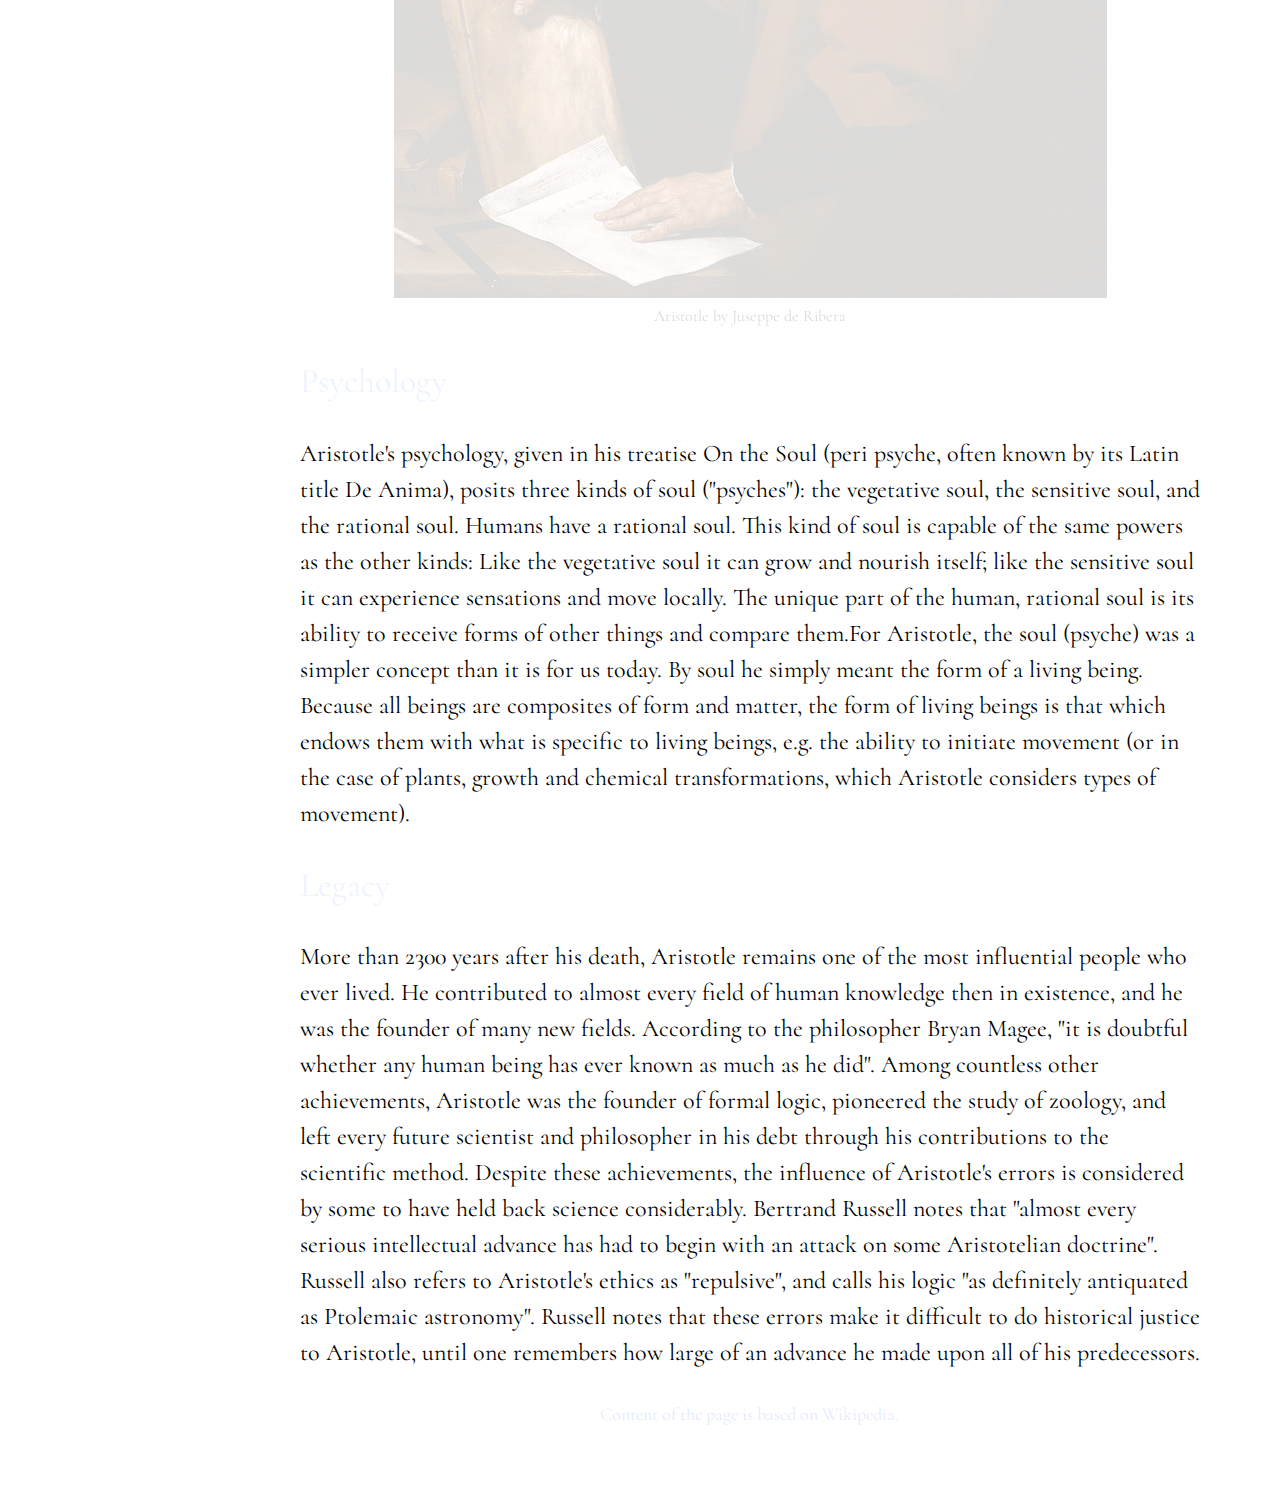
==== commit 65aefb84: "Add footer into HTML- "based on Wikipedia" + add "figcaption" hide&fadeIn into JS" ====
--- a/aristotle.html
+++ b/aristotle.html
@@ -60,6 +60,7 @@
                 <p>Aristotle's psychology, given in his treatise On the Soul (peri psyche, often known by its Latin title De Anima), posits three kinds of soul ("psyches"): the vegetative soul, the sensitive soul, and the rational soul. Humans have a rational soul. This kind of soul is capable of the same powers as the other kinds: Like the vegetative soul it can grow and nourish itself; like the sensitive soul it can experience sensations and move locally. The unique part of the human, rational soul is its ability to receive forms of other things and compare them.For Aristotle, the soul (psyche) was a simpler concept than it is for us today. By soul he simply meant the form of a living being. Because all beings are composites of form and matter, the form of living beings is that which endows them with what is specific to living beings, e.g. the ability to initiate movement (or in the case of plants, growth and chemical transformations, which Aristotle considers types of movement).</p>
                 <h2>Legacy</h2>
                 <p>More than 2300 years after his death, Aristotle remains one of the most influential people who ever lived. He contributed to almost every field of human knowledge then in existence, and he was the founder of many new fields. According to the philosopher Bryan Magee, "it is doubtful whether any human being has ever known as much as he did". Among countless other achievements, Aristotle was the founder of formal logic, pioneered the study of zoology, and left every future scientist and philosopher in his debt through his contributions to the scientific method. Despite these achievements, the influence of Aristotle's errors is considered by some to have held back science considerably. Bertrand Russell notes that "almost every serious intellectual advance has had to begin with an attack on some Aristotelian doctrine". Russell also refers to Aristotle's ethics as "repulsive", and calls his logic "as definitely antiquated as Ptolemaic astronomy". Russell notes that these errors make it difficult to do historical justice to Aristotle, until one remembers how large of an advance he made upon all of his predecessors.</p>
+                <div class="footer"><a href="https://en.wikipedia.org/wiki/Aristotle" target="_blank">Content of the page is based on Wikipedia.</a></div>
 	</div>
     </body>
 
--- a/philosopher.css
+++ b/philosopher.css
@@ -92,6 +92,18 @@
     font-size: 24px;
 }
 
+.container .footer  {
+    max-width: 300px;
+    margin: auto;
+    padding-bottom: 50px;
+}
+
+.container .footer a {
+    color:#5071fc;
+    font-size: 18px;
+    text-decoration: none;
+}
+
 /*
 @media (max-width:1100px) {
     figure img {
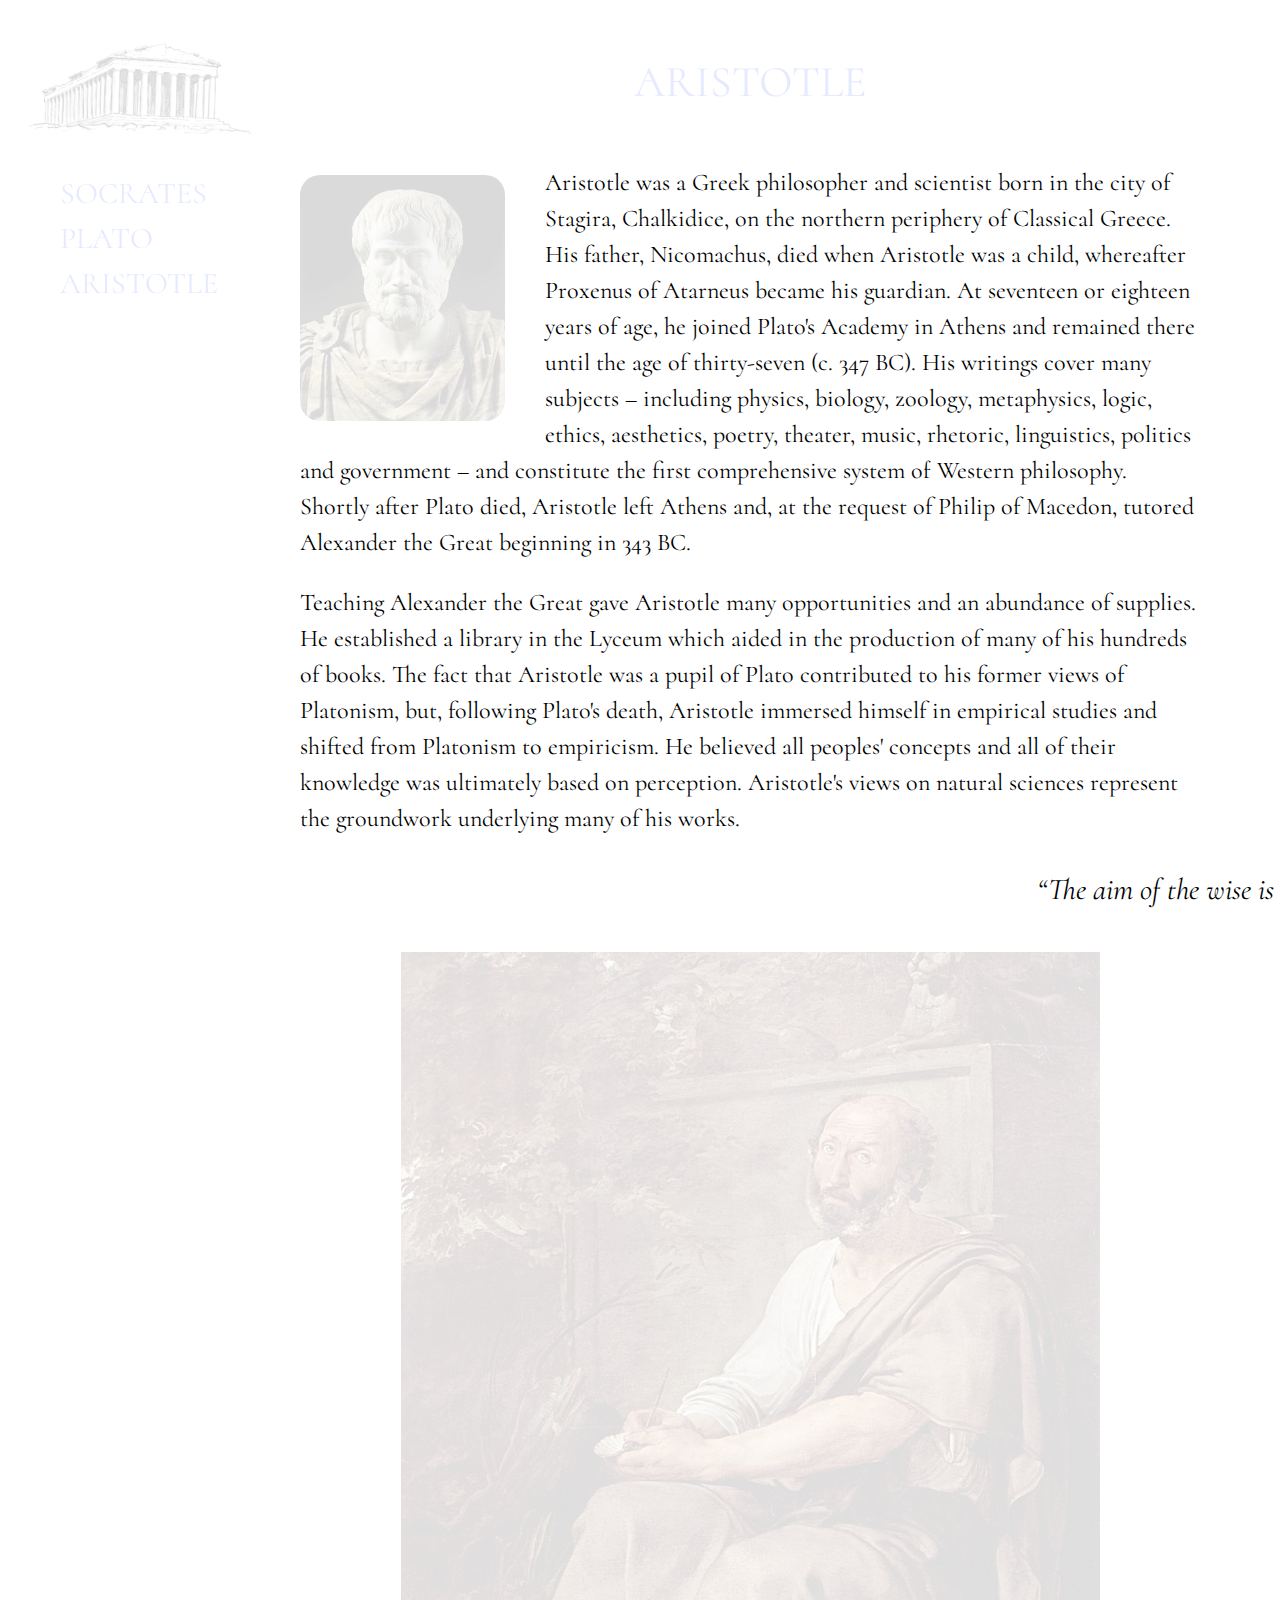
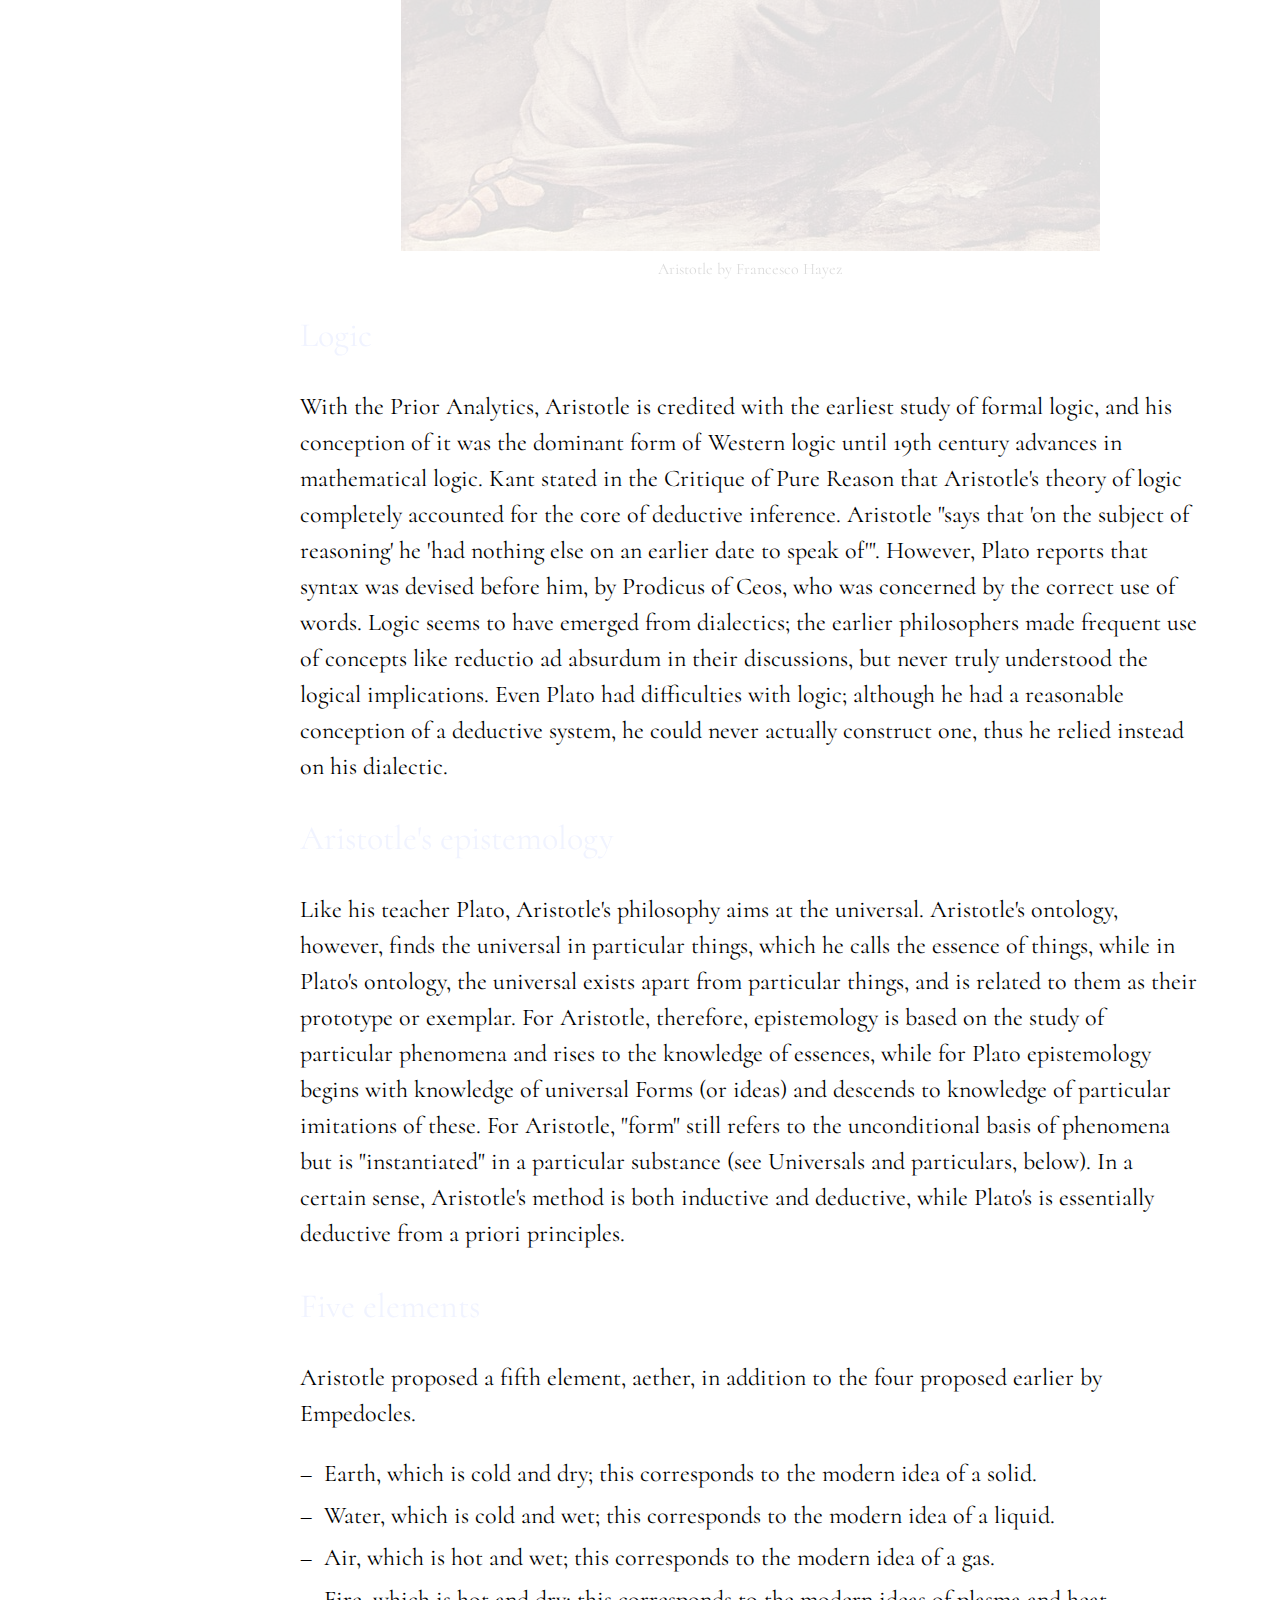
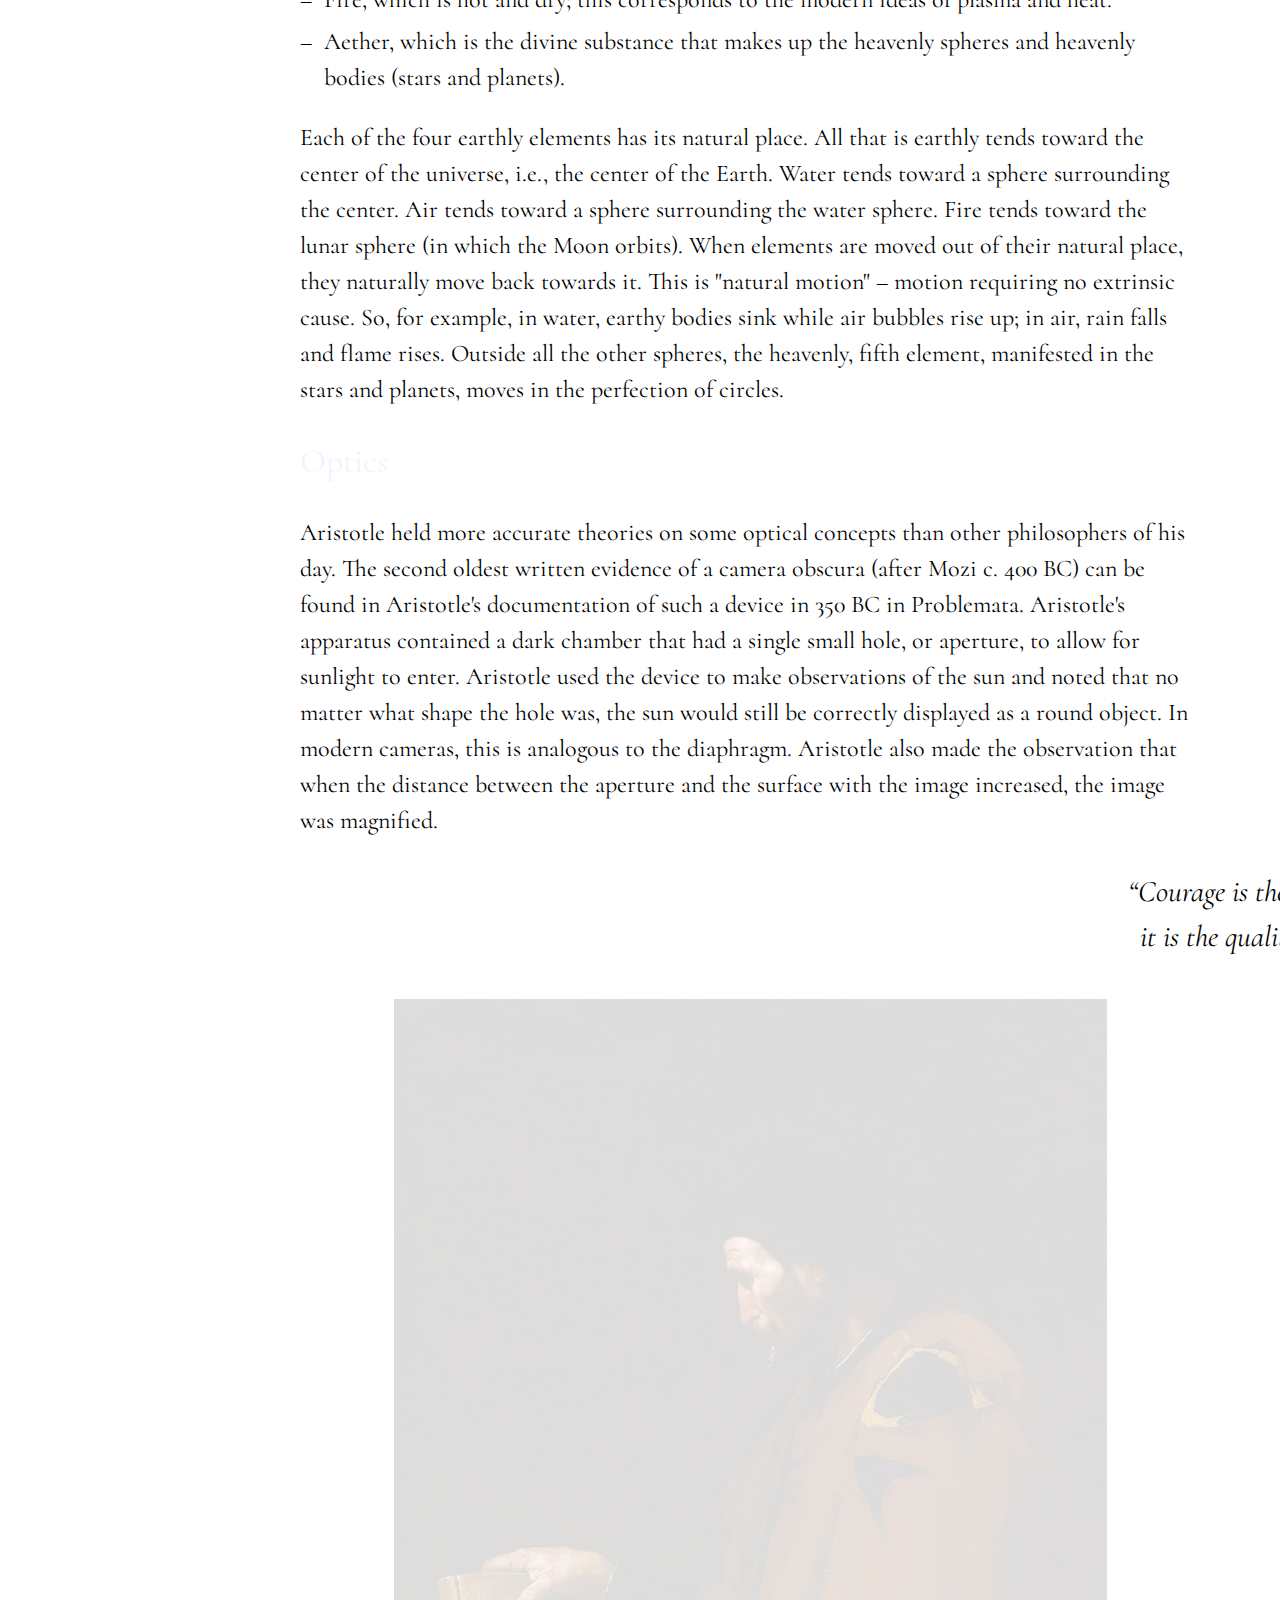
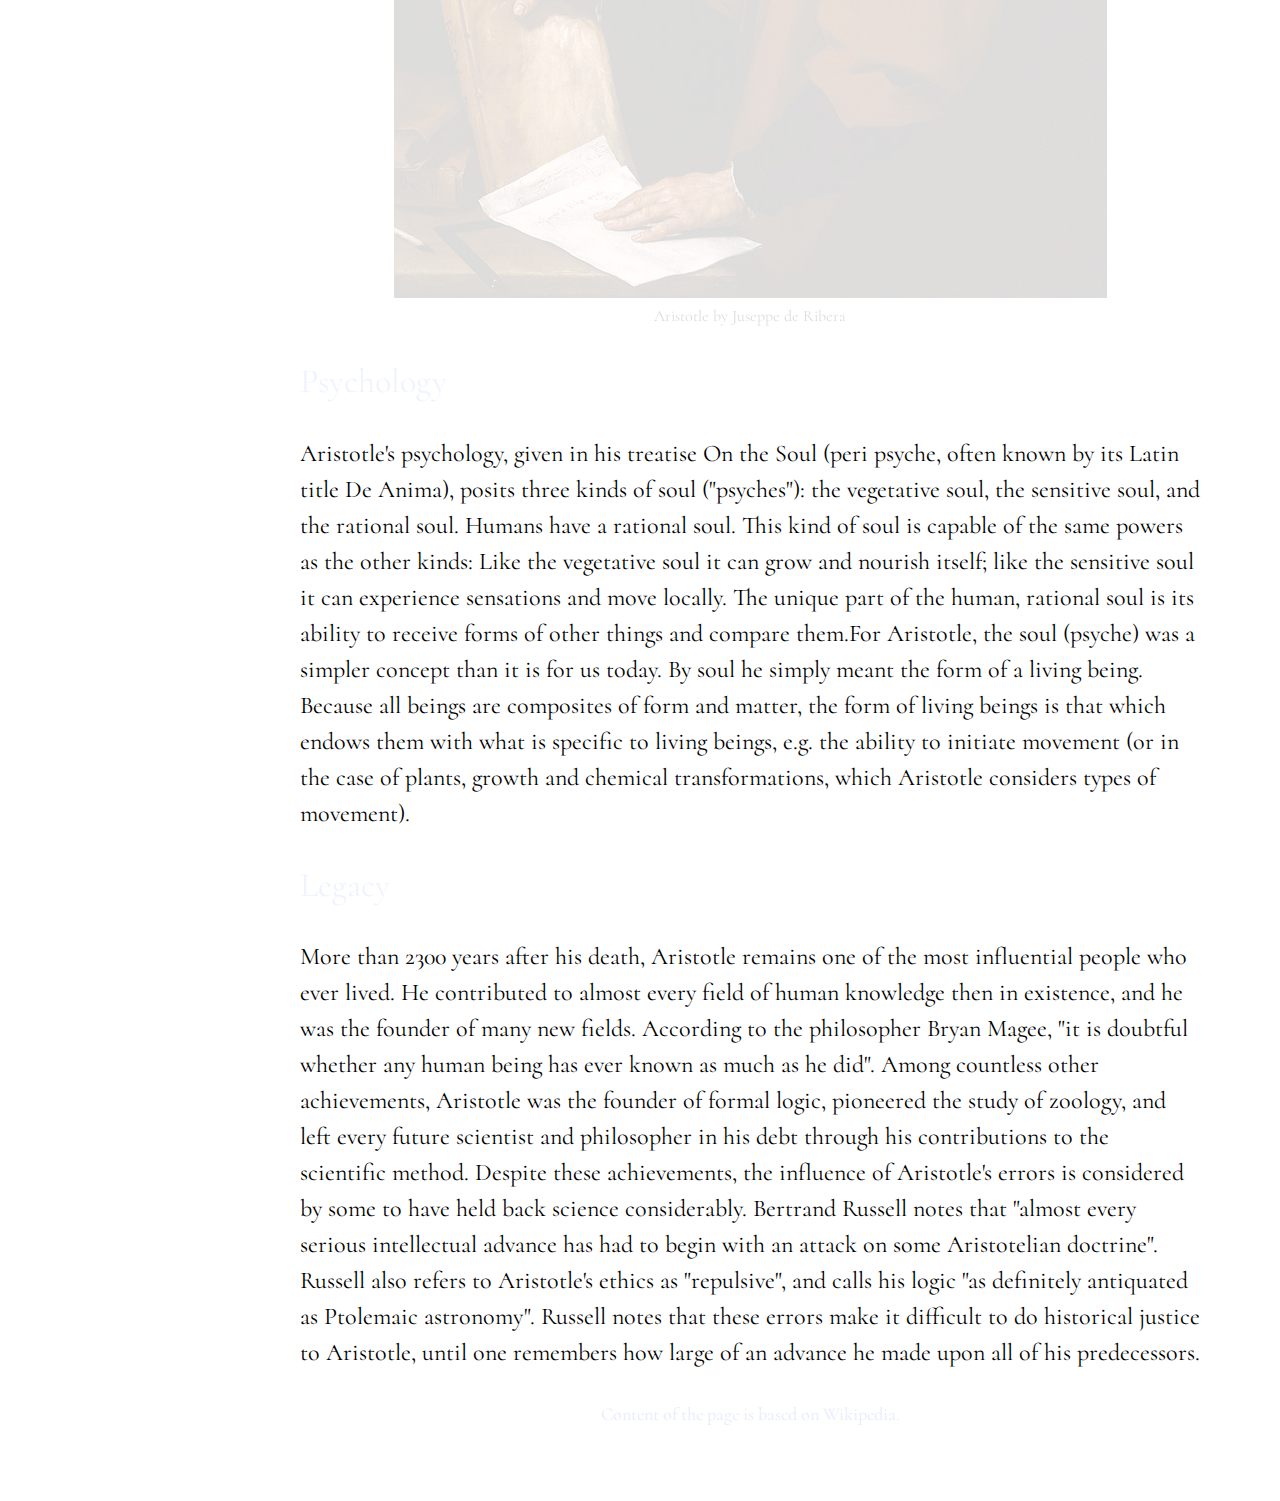
==== commit cbf07a30: "Fixed Lightbox" ====
--- a/aristotle.html
+++ b/aristotle.html
@@ -5,9 +5,9 @@
         <title>Aristotle</title>
         <link rel="stylesheet" type="text/css" href="philosopher.css">
         <link href="https://fonts.googleapis.com/css?family=Cormorant" rel="stylesheet">
-        <link href="path/to/lightbox.css" rel="stylesheet">
-        <script src="path/to/lightbox.js"></script>
+        <link href="lightbox/css/lightbox.min.css" rel="stylesheet">
         <script src="https://ajax.googleapis.com/ajax/libs/jquery/3.1.1/jquery.min.js"></script>
+        <script src="lightbox/js/lightbox.min.js"></script>
         <script src="GRphilosophy.js"></script> 
     </head>
     <body>
--- a/philosopher.css
+++ b/philosopher.css
@@ -93,8 +93,9 @@
 }
 
 .container .footer  {
-    max-width: 300px;
-    margin: auto;
+    text-align: center;
+    /*max-width: 300px;*/
+    /*margin: auto;*/
     padding-bottom: 50px;
 }
 
